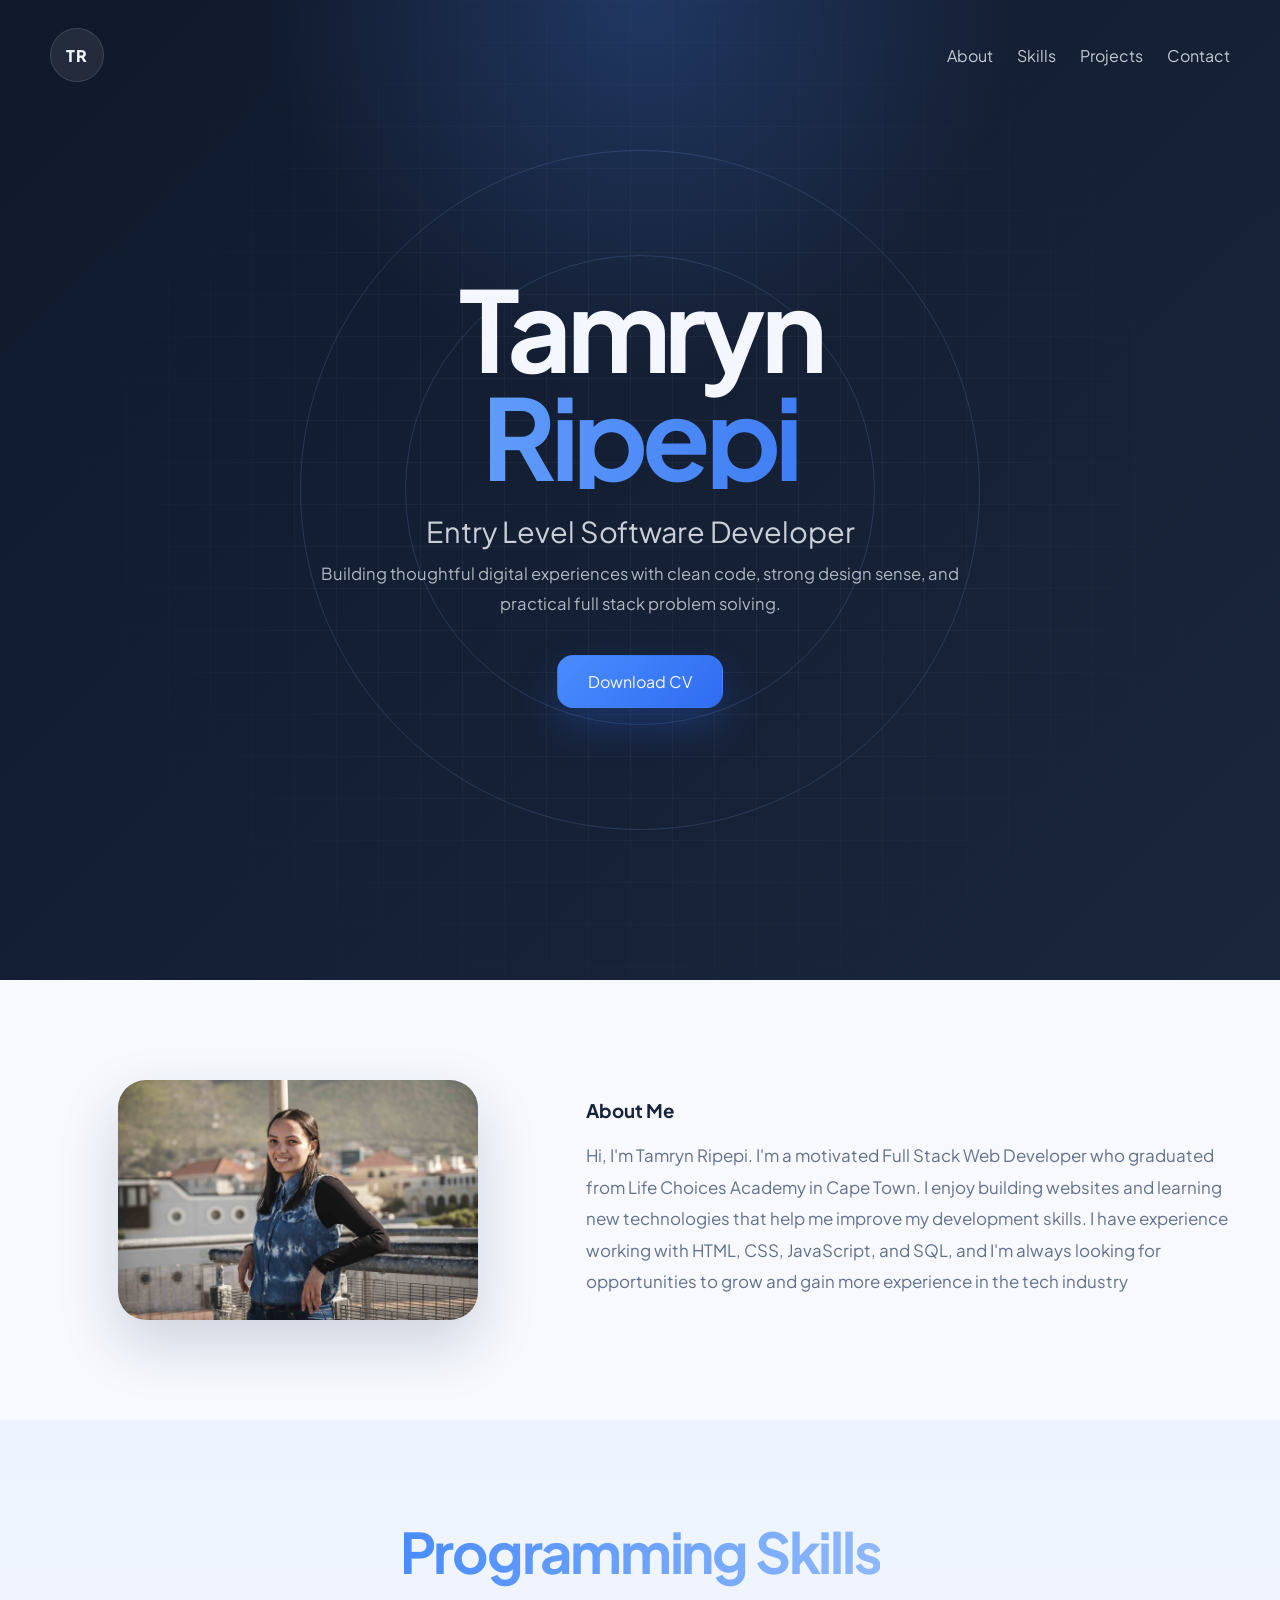
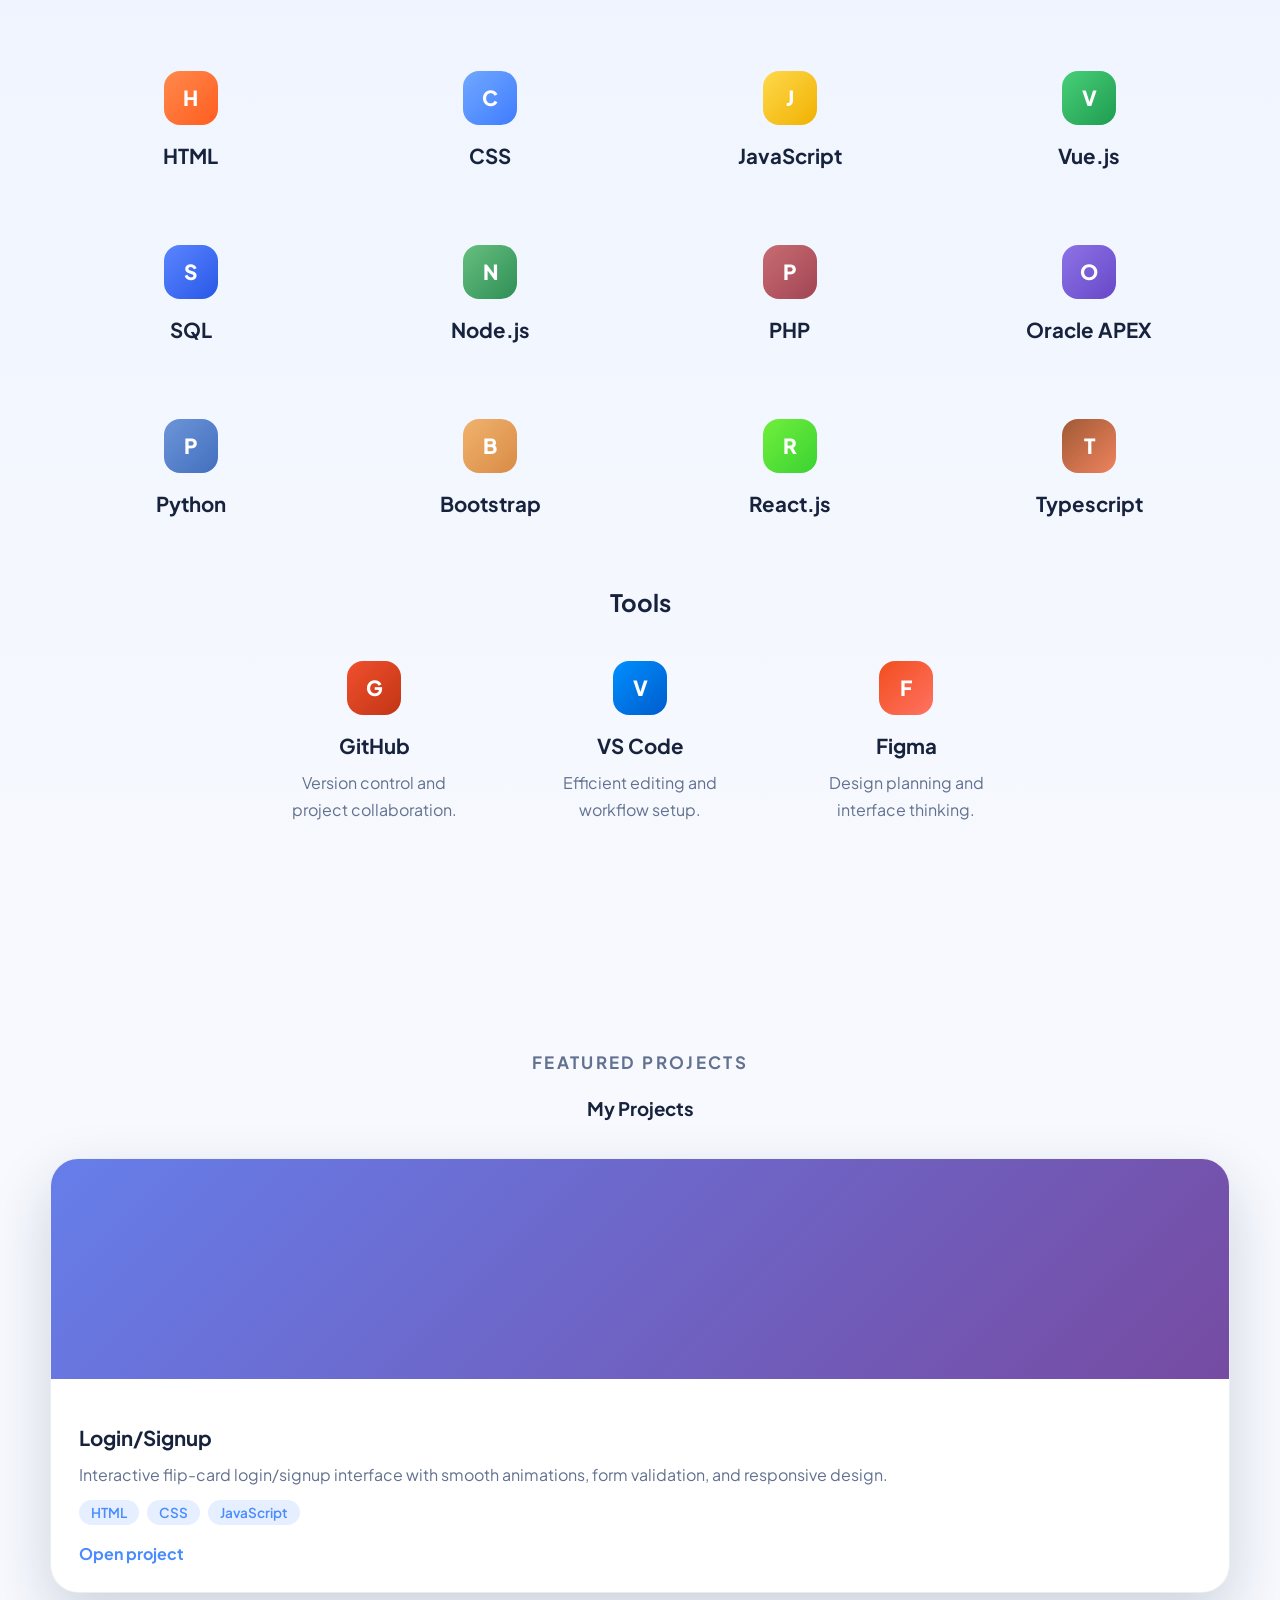
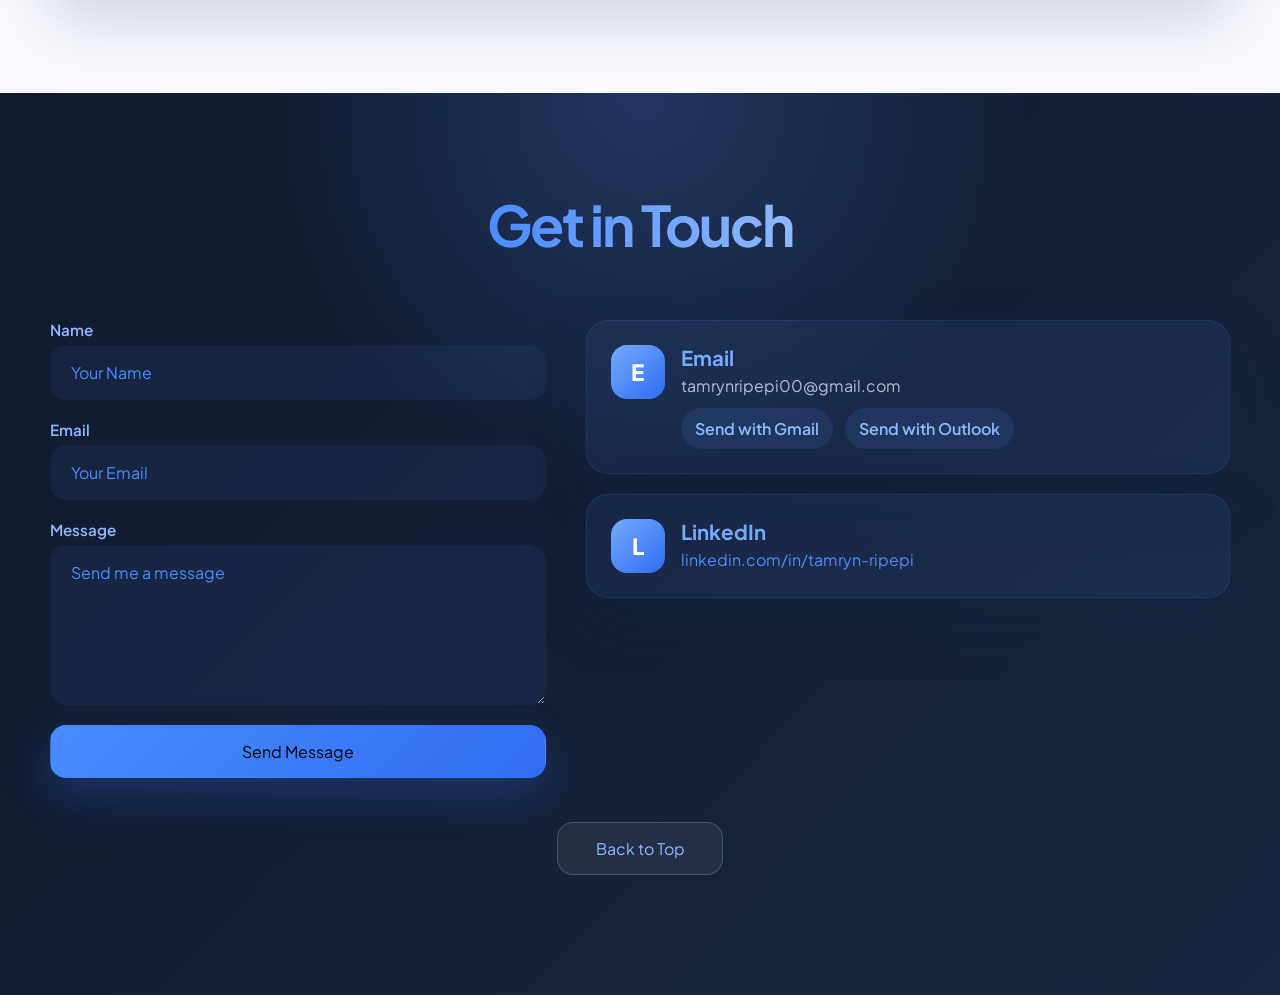
==== index.html @ 4bbf9918 "new updates" ====
<!DOCTYPE html>
<html lang="en">
<head>
    <meta charset="UTF-8">
    <meta name="viewport" content="width=device-width, initial-scale=1.0">
    <link rel="icon" type="image/png" href="./pictures/favicon.png">
    <link rel="preconnect" href="https://fonts.googleapis.com">
    <link rel="preconnect" href="https://fonts.gstatic.com" crossorigin>
    <link href="https://fonts.googleapis.com/css2?family=Plus+Jakarta+Sans:wght@400;500;600;700;800&display=swap" rel="stylesheet">
    <link rel="stylesheet" href="style.css">
    <title>Tamryn Ripepi's Portfolio</title>
</head>
<body>
    <div class="page-shell">
        <header class="hero" id="home">
            <!-- Navbar links -->
            <nav class="topbar">
                <a class="brand" href="#home">TR</a>
                <div class="nav-links">
                    <a href="#about">About</a>
                    <a href="#skills">Skills</a>
                    <a href="#projects">Projects</a>
                    <a href="#contact">Contact</a>
                </div>
            </nav>

            <div class="hero-orbit hero-orbit-one" aria-hidden="true"></div>
            <div class="hero-orbit hero-orbit-two" aria-hidden="true"></div>
            <div class="hero-grid" aria-hidden="true"></div>

            <!-- Hero reveal content -->
            <div class="hero-content reveal hero-reveal">
                <h1>
                    <span class="hero-name-line hero-name-first">Tamryn</span>
                    <span class="hero-name-line hero-name-last">Ripepi</span>
                </h1>
                <p class="hero-role">Entry Level Software Developer</p>
                <p class="hero-copy">
                    Building thoughtful digital experiences with clean code, strong design sense,
                    and practical full stack problem solving.
                </p>
                <div class="hero-actions">
                    <a class="button button-primary" href="pictures/Tamryn Ripepi's CV.pdf" download>Download CV</a>
                </div>
            </div>
        </header>

        <main>
            <section class="section section-light" id="about">
                <div class="content-grid two-column">
                    <!-- About image -->
                    <div class="profile-section reveal reveal-left">
                        <img src="pictures/TamrynR.jpg" alt="Tamryn Ripepi" class="profile-pic">
                    </div>

                    <!-- About text -->
                    <div class="about-right reveal reveal-right">
                        <div class="section-copy">
                            <h3>About Me</h3>
                            <p>Hi, I'm Tamryn Ripepi. I'm a motivated Full Stack Web Developer who graduated from Life Choices Academy in Cape Town. I enjoy building websites and learning new technologies that help me improve my development skills. I have experience working with HTML, CSS, JavaScript, and SQL, and I'm always looking for opportunities to grow and gain more experience in the tech industry</p>                       
                        </div>
                        </div>
                    </div>
                </div>
            </section>

            <section class="section section-soft" id="skills">
                <!-- Skills heading -->
                <div class="section-heading reveal">                  
                    <h2>Programming Skills</h2>
                </div>
                <!-- Skills cards -->
                <div class="skills-block reveal">
                    <div class="skills-layout">
                        <div class="skill-card">
                            <span class="skill-mark html-mark">H</span>
                            <h4>HTML</h4>
                        </div>
                        <div class="skill-card">
                            <span class="skill-mark css-mark">C</span>
                            <h4>CSS</h4>
                        </div>
                        <div class="skill-card">
                            <span class="skill-mark js-mark">J</span>
                            <h4>JavaScript</h4>
                        </div>
                        <div class="skill-card">
                            <span class="skill-mark node-mark">V</span>
                            <h4>Vue.js</h4>
                        </div>
                        <div class="skill-card">
                            <span class="skill-mark sql-mark">S</span>
                            <h4>SQL</h4>
                        </div>
                        <div class="skill-card">
                            <span class="skill-mark nodejs-mark">N</span>
                            <h4>Node.js</h4>
                        </div>
                        <div class="skill-card">
                            <span class="skill-mark php-mark">P</span>
                            <h4>PHP</h4>
                        </div>
                        <div class="skill-card">
                            <span class="skill-mark apex-mark">O</span>
                            <h4>Oracle APEX</h4>
                        </div>
                        <div class="skill-card">
                            <span class="skill-mark python-mark">P</span>
                            <h4>Python</h4>
                        </div>
                        <div class="skill-card">
                            <span class="skill-mark bootstrap-mark">B</span>
                            <h4>Bootstrap</h4>
                        </div>
                        <div class="skill-card">
                            <span class="skill-mark react-mark">R</span>
                            <h4>React.js</h4>
                        </div>
                        <div class="skill-card">
                            <span class="skill-mark typescript-mark">T</span>
                            <h4>Typescript</h4>
                        </div>

                    </div>
                </div>

                <!-- Tools cards -->
                <div class="skills-block reveal">
                    <h2 class="skills-subtitle">Tools</h2>
                    <div class="skills-layout tools-layout">
                        <div class="skill-card">
                            <span class="skill-mark git-mark">G</span>
                            <h4>GitHub</h4>
                            <p>Version control and project collaboration.</p>
                        </div>
                        <div class="skill-card">
                            <span class="skill-mark vscode-mark">V</span>
                            <h4>VS Code</h4>
                            <p>Efficient editing and workflow setup.</p>
                        </div>
                        <div class="skill-card">
                            <span class="skill-mark design-mark">F</span>
                            <h4>Figma</h4>
                            <p>Design planning and interface thinking.</p>
                        </div>
                    </div>
                </div>
            </section>

            <section class="section section-light" id="projects">
                <!-- Projects heading -->
                <div class="section-heading reveal">
                    <p class="section-label">Featured Projects</p>
                    <h3>My Projects</h3>
                </div>

                <!-- <div class="filter-bar reveal" data-filter-group="projects">
                    <button class="filter-button is-active" type="button" data-filter="all">All</button>
                    <button class="filter-button" type="button" data-filter="web">Web Apps</button>
                    <button class="filter-button" type="button" data-filter="frontend">Frontend</button>
                    <button class="filter-button" type="button" data-filter="fullstack">Full Stack</button>
                </div> -->

                <div class="project-grid">
                    <!-- Project card -->
                    <article class="project-card reveal" data-category="fullstack web">
                        <div class="project-visual gradient-one"></div>
                        <div class="project-body">
                            <h3>Login/Signup</h3>
                            <p>Interactive flip-card login/signup interface with smooth animations, form validation, and responsive design.</p>
                            <div class="tag-row">
                                <span>HTML</span>
                                <span>CSS</span>
                                <span>JavaScript</span>
                            </div>
                            <a class="project-link-text" href="pictures/Login_page/index.html" target="_blank" rel="noopener noreferrer" aria-label="Open Login and Signup project">Open project</a>
                        </div>
                    </article>

                    <!-- <article class="project-card reveal" data-category="frontend web">
                        <div class="project-visual gradient-two"></div>
                        <div class="project-body">
                            <h3>Task Management App</h3>
                            <p>Productive dashboard interface designed for clear workflows and live project visibility.</p>
                            <div class="tag-row">
                                <span>JavaScript</span>
                                <span>HTML</span>
                                <span>CSS</span>
                            </div>
                        </div>
                    </article>

                    <article class="project-card reveal" data-category="frontend">
                        <div class="project-visual gradient-three"></div>
                        <div class="project-body">
                            <h3>Portfolio Experience</h3>
                            <p>Personal brand site focused on storytelling, interaction, and responsive presentation.</p>
                            <div class="tag-row">
                                <span>HTML</span>
                                <span>CSS</span>
                                <span>Animation</span>
                            </div>
                        </div>
                    </article>

                    <article class="project-card reveal" data-category="fullstack web">
                        <div class="project-visual gradient-four"></div>
                        <div class="project-body">
                            <h3>Client Booking System</h3>
                            <p>Scheduling workflow with form validation, calendar logic, and streamlined communication.</p>
                            <div class="tag-row">
                                <span>Node.js</span>
                                <span>SQL</span>
                                <span>UI Design</span>
                            </div>
                        </div>
                    </article> -->
                </div>
            </section>

            <section class="section section-dark contact-section" id="contact">
                <!-- Contact heading -->
                <div class="section-heading reveal reveal-right contact-heading-reveal">
                    <h2>Get in Touch</h2>
                </div>

                <div class="content-grid two-column">
                    <!-- Contact form -->
                    <form action="https://formspree.io/f/xnjldjzn" method="post" class="contact-form reveal reveal-left">
                        <label for="name">
                            <span>Name</span>
                            <input id="name" name="name" type="text" placeholder="Your Name">
                        </label>
                        <label for="email">
                            <span>Email</span>
                            <input id="email" name="email" type="email" placeholder="Your Email">
                        </label>
                        <label for="message">
                            <span>Message</span>
                            <textarea id="message" name="message" rows="6" placeholder="Send me a message"></textarea>
                        </label>
                        <button type="submit" class="button button-primary">Send Message</button>
                    </form>

                    <!-- Contact details -->
                    <div class="contact-details reveal reveal-right">
                        <article class="contact-card">
                            <div class="contact-icon">E</div>
                            <div>
                                <h3>Email</h3>
                                <p>tamrynripepi00@gmail.com</p>
                                <div class="email-options">
                                    <a href="https://mail.google.com/mail/?view=cm&fs=1&to=tamrynripepi00@gmail.com" target="_blank" rel="noopener noreferrer">Send with Gmail</a>
                                    <a
                                        id="outlook-link"
                                        href="https://outlook.office.com/mail/deeplink/compose?to=tamrynripepi00@gmail.com"
                                        data-app-link="ms-outlook://compose?to=tamrynripepi00@gmail.com"
                                        target="_blank"
                                        rel="noopener noreferrer"
                                    >Send with Outlook</a>
                                </div>
                            </div>
                        </article>
                        <article class="contact-card">
                            <div class="contact-icon">L</div>
                            <div>
                                <h3>LinkedIn</h3>                               
                                <p><a href="https://www.linkedin.com/in/tamryn-ripepi-1352a5212/" target="_blank" rel="noopener noreferrer">linkedin.com/in/tamryn-ripepi</a></p>
                            </div>
                        </article>
                    </div>
                </div>

                <div class="back-to-top-wrap reveal reveal-early">
                    <a class="button button-secondary back-to-top-button" href="#home">Back to Top</a>
                </div>
            </section>
        </main>
    </div>

    <script src="script.js"></script>
</body>
</html>
---- style.css ----
/* Targets the color, spacing, and size settings used across the whole website */
:root {
    --bg-dark: #111a2d;
    --bg-dark-soft: #1a2740;
    --bg-light: #f7f9fe;
    --bg-soft: #eef4ff;
    --surface: rgba(255, 255, 255, 0.08);
    --surface-light: #ffffff;
    --border: rgba(255, 255, 255, 0.12);
    --border-soft: rgba(16, 35, 71, 0.08);
    --text-light: #f4f7ff;
    --text-dark: #17233d;
    --text-muted: #62718f;
    --accent: #4a8cff;
    --accent-strong: #2f6cf1;
    --accent-soft: rgba(74, 140, 255, 0.14);
    --shadow: 0 24px 60px rgba(19, 37, 71, 0.18);
    --radius-lg: 28px;
    --radius-md: 22px;
    --radius-sm: 16px;
    --max-width: 1180px;
}

/* Targets every element on the page */
* {
    box-sizing: border-box;
}

/* Targets the whole page when you click About, Skills, or Contact links */
html {
    scroll-behavior: smooth;
    width: 100%;
    overflow-x: hidden;
}

/* Targets the whole page background, text color, and font */
body {
    margin: 0;
    font-family: "Plus Jakarta Sans", sans-serif;
    background: linear-gradient(180deg, #0e1728 0%, #16233b 100%);
    color: var(--text-light);
    width: 100%;
    overflow-x: hidden;
}

/* Targets all links on the page */
a {
    color: inherit;
    text-decoration: none;
}

/* Targets buttons, input boxes, and text areas */
button,
input,
textarea {
    font: inherit;
}

/* Targets the main wrapper around your whole website */
.page-shell {
    min-height: 100vh;
    overflow-x: clip;
}

/* Targets the top hero section with your name, role, and button */
.hero {
    position: relative;
    overflow: hidden;
    min-height: 100vh;
    padding: 28px 24px 80px;
    background:
        radial-gradient(circle at top center, rgba(74, 140, 255, 0.24), transparent 32%),
        linear-gradient(135deg, #10192c 0%, #1a263c 100%);
}

/* Targets the main content blocks so they sit above the background circles and grid */
.topbar,
.hero-content,
.section,
.section-heading,
.content-grid,
.skills-layout,
.project-grid {
    position: relative;
    z-index: 1;
}

/* Targets the top navigation bar */
.topbar {
    max-width: var(--max-width);
    margin: 0 auto;
    display: flex;
    align-items: center;
    justify-content: space-between;
}

/* Targets the TR circle logo at the top left */
.brand {
    display: inline-flex;
    align-items: center;
    justify-content: center;
    width: 54px;
    height: 54px;
    border-radius: 50%;
    background: rgba(255, 255, 255, 0.08);
    border: 1px solid var(--border);
    font-weight: 800;
    letter-spacing: 0.08em;
}

/* Targets the About, Skills, and Contact links at the top right */
.nav-links {
    display: flex;
    gap: 24px;
    color: rgba(244, 247, 255, 0.78);
}

/* Targets the top menu links when you hover over them */
.nav-links a:hover {
    color: var(--text-light);
}

/* Targets the middle content block that holds your name, role, text, and button */
.hero-content {
    width: min(100%, 860px);
    max-width: 860px;
    margin: 0 auto;
    min-height: calc(100vh - 82px);
    display: grid;
    place-content: center;
    text-align: center;
}

/* Targets the hero content after it has finished revealing */
.hero-content.reveal {
    opacity: 1;
    transform: none;
}

/* Targets small section label text like little headings above titles */
.eyebrow,
.section-label {
    margin: 0 0 12px;
    font-size: 0.92rem;
    font-weight: 700;
    letter-spacing: 0.14em;
    text-transform: uppercase;
    color: #8eb8ff;
}

/* Targets the big Tamryn Ripepi heading in the middle */
.hero h1 {
    margin: 0;
    font-size: clamp(3.2rem, 10vw, 7rem);
    line-height: 0.96;
    letter-spacing: -0.05em;
    overflow-wrap: anywhere;
}

/* Targets each name line in the big heading, like Tamryn and Ripepi */
.hero-name-line {
    display: block;
    animation: heroNameBounce 3.6s ease-in-out infinite;
}

/* Targets the Ripepi line to make it blue */
.hero-name-last {
    background: linear-gradient(90deg, #73abff 0%, #2d6ef0 100%);
    -webkit-background-clip: text;
    background-clip: text;
    color: transparent;
    animation-delay: 0.55s;
}

/* Targets the bouncing movement for the big name text */
@keyframes heroNameBounce {
    0%,
    100% {
        transform: translateY(0);
    }
    20% {
        transform: translateY(-10px);
    }
    35% {
        transform: translateY(0);
    }
    50% {
        transform: translateY(-5px);
    }
    65% {
        transform: translateY(0);
    }
}

/* Targets the Entry Level Software Developer text */
.hero-role {
    margin: 24px 0 10px;
    display: inline-block;
    font-size: clamp(1.25rem, 3vw, 1.8rem);
    color: rgba(244, 247, 255, 0.82);
    text-shadow: 0 0 0 rgba(142, 184, 255, 0);
    animation: heroRoleWallPop 3.8s ease-in-out infinite;
}

/* Targets the pop-out animation used on the role text */
@keyframes heroRoleWallPop {
    0%,
    100% {
        transform: perspective(900px) translateZ(0) scale(1);
        text-shadow: 0 0 0 rgba(142, 184, 255, 0);
    }
    22% {
        transform: perspective(900px) translateZ(110px) scale(1.08);
        text-shadow: 0 12px 28px rgba(142, 184, 255, 0.3);
    }
    40% {
        transform: perspective(900px) translateZ(55px) scale(1.04);
        text-shadow: 0 8px 18px rgba(142, 184, 255, 0.2);
    }
    58% {
        transform: perspective(900px) translateZ(0) scale(1);
        text-shadow: 0 0 0 rgba(142, 184, 255, 0);
    }
}

/* Targets the short paragraph under your role */
.hero-copy {
    width: min(100%, 640px);
    max-width: 640px;
    margin: 0 auto;
    font-size: 1.04rem;
    line-height: 1.8;
    color: rgba(244, 247, 255, 0.7);
    animation: heroCopyGlow 4.6s ease-in-out infinite;
}

/* Targets the glow animation on the short paragraph under your role */
@keyframes heroCopyGlow {
    0%,
    100% {
        color: rgba(244, 247, 255, 0.45);
    }
    50% {
        color: rgba(244, 247, 255, 0.92);
    }
}

/* Targets the area holding the Download CV button */
.hero-actions {
    display: flex;
    gap: 16px;
    justify-content: center;
    margin-top: 36px;
    flex-wrap: wrap;
}

/* Targets buttons like Download CV and Send Message */
.button {
    display: inline-flex;
    align-items: center;
    justify-content: center;
    min-width: 166px;
    padding: 15px 28px;
    border-radius: 16px;
    border: 1px solid transparent;
    transition: transform 0.25s ease, box-shadow 0.25s ease, background 0.25s ease;
}

/* Targets buttons when you move your mouse over them */
.button:hover {
    transform: translateY(-2px);
}

/* Targets the blue main button like Download CV */
.button-primary {
    background: linear-gradient(135deg, var(--accent) 0%, var(--accent-strong) 100%);
    box-shadow: 0 18px 40px rgba(41, 103, 233, 0.28);
}

/* Targets the softer second button style if you use one later */
.button-secondary {
    background: rgba(255, 255, 255, 0.06);
    border-color: var(--border);
}

/* Targets the background circles and grid behind the hero section */
.hero-orbit,
.hero-grid {
    position: absolute;
    inset: auto;
    pointer-events: none;
}

/* Targets the glowing circle rings behind your name */
.hero-orbit {
    border-radius: 50%;
    border: 1px solid rgba(122, 170, 255, 0.18);
    animation: orbitFloat 9s ease-in-out infinite;
}

/* Targets the bigger background circle behind your hero text */
.hero-orbit-one {
    width: 680px;
    height: 680px;
    left: 50%;
    top: 50%;
    transform: translate(-50%, -50%);
}

/* Targets the smaller background circle behind your hero text */
.hero-orbit-two {
    width: 470px;
    height: 470px;
    left: 50%;
    top: 50%;
    transform: translate(-50%, -50%);
    animation-delay: -3s;
}

/* Targets the slow movement of the background circles */
@keyframes orbitFloat {
    0%, 100% { transform: translate(-50%, -50%) rotate(0deg); }
    50% { transform: translate(-50%, -50%) rotate(180deg); }
}

/* Targets the square grid pattern behind your hero section */
.hero-grid {
    inset: 0;
    background-image:
        linear-gradient(rgba(255, 255, 255, 0.04) 1px, transparent 1px),
        linear-gradient(90deg, rgba(255, 255, 255, 0.04) 1px, transparent 1px);
    background-size: 42px 42px;
    mask-image: radial-gradient(circle at center, black 25%, transparent 78%);
}

/* Targets every main section like About, Skills, and Contact */
.section {
    padding: 100px 24px;
}

/* Targets light sections like your About section */
.section-light {
    background: var(--bg-light);
    color: var(--text-dark);
}

/* Targets the Skills section background */
.section-soft {
    background: linear-gradient(180deg, #eef4ff 0%, #f7f9fe 100%);
    color: var(--text-dark);
}

/* Targets the dark Contact section background */
.section-dark {
    background:
        radial-gradient(circle at top center, rgba(74, 140, 255, 0.22), transparent 35%),
        linear-gradient(135deg, #111a2d 0%, #1a2740 100%);
    color: var(--text-light);
}

/* Targets the main content width so sections stay centered */
.content-grid,
.section-heading,
.skills-layout,
.project-grid {
    max-width: var(--max-width);
    margin: 0 auto;
}

/* Targets sections that use two columns, like About and Contact */
.two-column {
    display: grid;
    gap: 40px;
    grid-template-columns: 1fr 1.3fr;
    align-items: start;
}

/* Targets a feature list inside the right side of the About area */
.about-right .feature-list {
    margin-top: 32px;
    display: grid;
    gap: 18px;
    grid-template-columns: repeat(2, 1fr);
}

/* Targets the area holding your profile picture */
.profile-section {
    display: flex;
    align-items: center;
    justify-content: center;
}

/* Targets your profile picture */
.profile-pic {
    width: 100%;
    max-width: 360px;
    height: auto;
    border-radius: var(--radius-lg);
    box-shadow: var(--shadow);
    object-fit: cover;
}

/* Targets the heading area at the top of sections */
.section-heading {
    text-align: center;
    margin-bottom: 38px;
}

/* Targets main section titles like Programming Skills or Get in Touch */
.section-copy h2,
.section-heading h2 {
    display: inline-block;
    margin: 0 0 18px;
    padding-bottom: 0.14em;
    font-size: clamp(2.2rem, 5vw, 3.5rem);
    line-height: 1.12;
    letter-spacing: -0.04em;
    background: linear-gradient(90deg, var(--accent), #8eb8ff);
    -webkit-background-clip: text;
    background-clip: text;
    color: transparent;
}

/* Targets paragraph text under section titles */
.section-copy p,
.section-heading p {
    margin: 0;
    font-size: 1.06rem;
    line-height: 1.85;
    color: var(--text-muted);
}

/* Targets text inside dark sections so it stays easier to read */
.section-dark .section-heading p,
.section-dark .contact-details p {
    color: rgba(244, 247, 255, 0.72);
}

/* Targets the layout for feature cards */
.feature-list {
    display: grid;
    gap: 18px;
    grid-template-columns: repeat(3, 1fr);
}

/* Targets project cards and contact cards */
.project-card,
.contact-card {
    background: var(--surface-light);
    border: 1px solid var(--border-soft);
    box-shadow: var(--shadow);
}

/* Targets each feature card box */
.feature-card {
    padding: 28px 24px;
    border-radius: var(--radius-md);
}

/* Targets the little icon or letter boxes in skills, features, and contact cards */
.feature-icon,
.skill-mark,
.contact-icon {
    display: inline-flex;
    align-items: center;
    justify-content: center;
    width: 54px;
    height: 54px;
    border-radius: 16px;
    background: linear-gradient(135deg, #73abff 0%, #2f6cf1 100%);
    color: #fff;
    font-weight: 800;
    font-size: 1.3rem;
}

/* Targets titles inside cards */
.feature-card h3,
.skill-card h4,
.project-body h3,
.contact-card h3 {
    margin: 18px 0 10px;
    font-size: 1.28rem;
}

/* Targets paragraph text inside cards */
.feature-card p,
.skill-card p,
.project-body p {
    margin: 0;
    color: var(--text-muted);
    line-height: 1.7;
}

/* Targets the row of filter buttons in the Projects section */
.filter-bar {
    margin: 0 auto 34px;
    display: flex;
    justify-content: center;
    gap: 12px;
    flex-wrap: wrap;
}

/* Targets each filter button in the Projects section */
.filter-button {
    padding: 12px 18px;
    border: 0;
    border-radius: 999px;
    background: rgba(74, 140, 255, 0.08);
    color: var(--text-dark);
    cursor: pointer;
    transition: background 0.2s ease, color 0.2s ease, transform 0.2s ease;
}

/* Targets filter buttons when active or hovered */
.filter-button:hover,
.filter-button.is-active {
    background: linear-gradient(135deg, var(--accent) 0%, var(--accent-strong) 100%);
    color: #fff;
    transform: translateY(-1px);
}

/* Targets the grid that holds your skill cards */
.skills-layout {
    display: grid;
    gap: 18px;
    grid-template-columns: repeat(4, minmax(0, 1fr));
}

/* Targets each skills block, like Programming Skills or Tools */
.skills-block {
    max-width: var(--max-width);
    margin: 0 auto;
}

/* Targets the second skills block to give space above it */
.skills-block + .skills-block {
    margin-top: 36px;
}

/* Targets the Tools heading */
.skills-subtitle {
    margin: 0 0 20px;
    text-align: center;
    font-size: 1.5rem;
    color: var(--text-dark);
}

/* Targets the Tools cards row so it is not too wide */
.tools-layout {
    max-width: 780px;
    margin: 0 auto;
    grid-template-columns: repeat(3, minmax(0, 1fr));
}

/* Targets each skill or tool card */
.skill-card {
    border-radius: var(--radius-md);
    padding: 24px;
    text-align: center;
}

/* Targets the colored letter boxes for the skills */
.html-mark { background: linear-gradient(135deg, #ff8a4c 0%, #ff5d1f 100%); }
.css-mark { background: linear-gradient(135deg, #71a8ff 0%, #3f7cff 100%); }
.js-mark { background: linear-gradient(135deg, #ffd94d 0%, #f0b100 100%); }
.node-mark { background: linear-gradient(135deg, #48cf78 0%, #1f9c51 100%); }
.sql-mark { background: linear-gradient(135deg, #5b86ff 0%, #2857e7 100%); }
.api-mark { background: linear-gradient(135deg, #9d7bff 0%, #6f4bef 100%); }
.nodejs-mark { background: linear-gradient(135deg, #66bf7e 0%, #2f8f57 100%); }
.php-mark { background: linear-gradient(135deg, #c86c72 0%, #a24554 100%); }
.apex-mark { background: linear-gradient(135deg, #8d73e6 0%, #6748c8 100%); }
.python-mark { background: linear-gradient(135deg, #6d95d8 0%, #426fbe 100%); }
.bootstrap-mark { background: linear-gradient(135deg, #f0b36e 0%, #d98b45 100%); }
.react-mark { background: linear-gradient(135deg, #71ef3c 0%, #3bd233 100%); }
.typescript-mark { background: linear-gradient(135deg, #a05a34 0%, #ef835f 100%); }
.git-mark { background: linear-gradient(135deg, #f1502d 0%, #c13515 100%); }
.vscode-mark { background: linear-gradient(135deg, #008fff 0%, #005ccc 100%); }
.design-mark { background: linear-gradient(135deg, #f24e1e 0%, #ff7262 100%); }

/* Targets the layout that holds all the project cards */
.project-grid {
    display: grid;
    gap: 24px;
    grid-template-columns: repeat(auto-fit, minmax(280px, 1fr));
}

/* Targets each single project card */
.project-card {
    border-radius: var(--radius-lg);
    overflow: hidden;
    background: var(--surface-light);
    border: 1px solid var(--border-soft);
    transition: transform 0.3s ease, box-shadow 0.3s ease;
}

/* Targets each project card when you hover over it */
.project-card:hover {
    transform: translateY(-8px);
    box-shadow: 0 32px 80px rgba(19, 37, 71, 0.24);
}

/* Targets the top image or color area inside a project card */
.project-visual {
    height: 220px;
    position: relative;
    overflow: hidden;
}

/* Targets the different background colors for project preview boxes */
.gradient-one { background: linear-gradient(135deg, #667eea 0%, #764ba2 100%); }
.gradient-two { background: linear-gradient(135deg, #f093fb 0%, #f5576c 100%); }
.gradient-three { background: linear-gradient(135deg, #4facfe 0%, #00f2fe 100%); }
.gradient-four { background: linear-gradient(135deg, #43e97b 0%, #38f9d7 100%); }

/* Targets the text area inside each project card */
.project-body {
    padding: 28px;
}

.project-link-text {
    display: inline-flex;
    margin-top: 18px;
    font-weight: 700;
    color: var(--accent);
}

.project-link-text:hover {
    text-decoration: underline;
}

.project-link-text:focus-visible {
    outline: 3px solid rgba(74, 140, 255, 0.45);
    outline-offset: 4px;
    border-radius: 8px;
}

/* Targets the row of small tags inside a project card */
.tag-row {
    display: flex;
    gap: 8px;
    flex-wrap: wrap;
    margin-top: 12px;
}

/* Targets each small tag inside a project card */
.tag-row span {
    padding: 4px 12px;
    background: var(--accent-soft);
    color: var(--accent);
    border-radius: 999px;
    font-size: 0.85rem;
    font-weight: 600;
}

/* Targets items that should be hidden */
.is-hidden {
    opacity: 0 !important;
    transform: translateY(20px) !important;
    pointer-events: none !important;
}

/* Targets anything that should fade or slide in when it appears */
.reveal {
    opacity: 0;
    transform: translateY(40px);
    transition: opacity 0.8s ease 0.2s, transform 0.8s ease 0.2s;
}

/* Targets reveal items that should slide in from the right */
.reveal-right {
    transform: translateX(70px);
}

/* Targets reveal items that should slide in from the left */
.reveal-left {
    transform: translateX(-70px);
}

/* Targets the Get in Touch heading animation */
.contact-heading-reveal {
    transform: translateX(110px);
}

/* Targets reveal items after they become visible on screen */
.reveal.is-visible {
    opacity: 1;
    transform: translate(0, 0);
}

/* Targets each line inside your hero content before it appears */
.hero-reveal > * {
    opacity: 0;
    transform: translateX(-100px);
    transition: opacity 1.2s ease, transform 1.2s ease;
}

/* Targets each line inside the hero after it becomes visible */
.hero-reveal.is-visible > * {
    opacity: 1;
    transform: translateX(0);
}

/* Targets each hero item with a different delay so they appear one after the other */
.hero-reveal > *:nth-child(1) { transition-delay: 0.25s; }
.hero-reveal > *:nth-child(2) { transition-delay: 0.5s; }
.hero-reveal > *:nth-child(3) { transition-delay: 0.75s; }
.hero-reveal > *:nth-child(4) { transition-delay: 1s; }

/* Targets reveal items inside the Skills section before they appear */
#skills .reveal {
    transform: translateY(54px) scale(0.92);
}

/* Targets reveal items inside the Skills section after they appear */
#skills .reveal.is-visible {
    transform: translate(0, 0) scale(1);
    animation: skillsBounceIn 0.9s cubic-bezier(0.2, 0.8, 0.2, 1) both;
}

/* Targets the bounce animation used on the Skills section */
@keyframes skillsBounceIn {
    0% {
        opacity: 0;
        transform: translateY(54px) scale(0.92);
    }
    55% {
        opacity: 1;
        transform: translateY(-10px) scale(1.03);
    }
    75% {
        transform: translateY(4px) scale(0.99);
    }
    100% {
        opacity: 1;
        transform: translate(0, 0) scale(1);
    }
}

/* Targets the Contact section spacing at the bottom */
.contact-section {
    padding-bottom: 120px;
}

/* Targets the whole contact form */
.contact-form {
    display: flex;
    flex-direction: column;
    gap: 20px;
}

/* Targets each label block in the contact form */
.contact-form label {
    display: flex;
    flex-direction: column;
    gap: 6px;
}

/* Targets the name, email, and message boxes in the contact form */
.contact-form input,
.contact-form textarea {
    padding: 16px 20px;
    border: 1px solid var(--border-soft);
    border-radius: var(--radius-sm);
    background: rgba(74, 140, 255, 0.08);
    color: #ffffff;
    font-size: 1rem;
    transition: border-color 0.2s ease, box-shadow 0.2s ease, caret-color 0.2s ease;
    caret-color: #ffffff;
}

/* Targets the placeholder text inside the contact form boxes */
.contact-form input::placeholder,
.contact-form textarea::placeholder {
    color: var(--accent);
    opacity: 1;
}
/* Targets the small text above each contact form box */
.contact-form label span {
    color: #8eb8ff;
    font-weight: 600;
    font-size: 0.95rem;
}
/* Targets the form boxes when you click into them */
.contact-form input:focus,
.contact-form textarea:focus {
    outline: none;
    border-color: var(--accent);
    box-shadow: 0 0 0 3px rgba(74, 140, 255, 0.12);
}

/* Targets autofilled form boxes so they keep your blue style */
.contact-form input:-webkit-autofill,
.contact-form input:-webkit-autofill:hover,
.contact-form input:-webkit-autofill:focus,
.contact-form textarea:-webkit-autofill,
.contact-form textarea:-webkit-autofill:hover,
.contact-form textarea:-webkit-autofill:focus {
    -webkit-text-fill-color: #ffffff;
    caret-color: #ffffff;
    border: 1px solid var(--border-soft);
    -webkit-box-shadow: 0 0 0 1000px rgba(74, 140, 255, 0.08) inset;
    box-shadow: 0 0 0 1000px rgba(74, 140, 255, 0.08) inset;
    transition: background-color 9999s ease-in-out 0s;
}

/* Targets the right side contact details area */
.contact-details {
    display: flex;
    flex-direction: column;
    gap: 20px;
}

/* Targets each contact card like Email and LinkedIn */
.contact-card {
    display: flex;
    gap: 16px;
    padding: 24px;
    border-radius: var(--radius-md);
    background: rgba(74, 140, 255, 0.08);
    border: 1px solid var(--accent-soft);
    transition: background 0.2s ease, transform 0.2s ease, box-shadow 0.2s ease;
}

/* Targets contact cards when you hover over them */
.contact-card:hover {
    background: rgba(74, 140, 255, 0.12);
    transform: translateX(4px);
    box-shadow: var(--shadow);
}

/* Targets the letter icon inside each contact card */
.contact-icon {
    font-size: 1.4rem;
}

/* Targets titles like Email and LinkedIn inside the contact cards */
.contact-card h3 {
    margin: 0 0 4px;
    color: #73abff;
}

/* Targets the smaller text inside the contact cards */
.contact-card p {
    margin: 0;
    color: var(--text-muted);
}

/* Targets links inside the contact cards */
.contact-card a {
    color: var(--accent);
    overflow-wrap: anywhere;
}

/* Targets contact links when you hover over them */
.contact-card a:hover {
    text-decoration: underline;
}

/* Targets the container holding the Gmail and Outlook email buttons */
.email-options {
    display: flex;
    gap: 12px;
    flex-wrap: wrap;
    margin-top: 12px;
}

/* Targets each Gmail and Outlook button inside the email options row */
.email-options a {
    display: inline-flex;
    align-items: center;
    justify-content: center;
    padding: 10px 14px;
    border-radius: 999px;
    background: rgba(74, 140, 255, 0.12);
    color: #8eb8ff;
    font-weight: 600;
    transition: background 0.2s ease, transform 0.2s ease;
}

/* Targets the Gmail and Outlook buttons when you hover over them */
.email-options a:hover {
    background: rgba(74, 140, 255, 0.2);
    transform: translateY(-1px);
    text-decoration: none;
}

/* Targets the wrapper that centers the Back to Top button */
.back-to-top-wrap {
    display: flex;
    justify-content: center;
    margin-top: 44px;
}

/* Targets the Back to Top button in the contact section */
.back-to-top-button {
    border-color: rgba(142, 184, 255, 0.28);
    color: #8eb8ff;
}

/* Targets the Back to Top button when you hover over it */
.back-to-top-button:hover {
    background: rgba(74, 140, 255, 0.16);
}

/* Targets tablet and medium screen sizes */
@media (max-width: 768px) {
    /* Targets About and Contact so they stack into one column */
    .two-column {
        grid-template-columns: 1fr;
        gap: 32px;
    }
    
    /* Targets feature cards and skill cards on tablet screens */
    .feature-list,
    .skills-layout {
        grid-template-columns: repeat(2, 1fr);
        gap: 16px;
    }
    
    /* Targets project cards so they stack in one column */
    .project-grid {
        grid-template-columns: 1fr;
        gap: 20px;
    }
    
    /* Targets the top hero section spacing on tablet screens */
    .hero {
        padding: 20px 16px 60px;
        min-height: 100vh;
    }

    .hero-content {
        width: 100%;
    }

    /* Lets the mobile nav wrap instead of forcing the page wider */
    .topbar {
        flex-wrap: wrap;
        justify-content: center;
        gap: 14px;
    }
    
    /* Targets the spacing between About, Skills, and Contact links */
    .nav-links {
        gap: 16px;
        flex-wrap: wrap;
        justify-content: center;
    }
    
    /* Targets the hero button area on smaller screens */
    .hero-actions {
        flex-direction: column;
        align-items: center;
    }
    
    /* Targets buttons on smaller screens */
    .button {
        width: 100%;
        max-width: 280px;
    }
    
    /* Targets the project filter row spacing */
    .filter-bar {
        gap: 8px;
    }
    
    /* Targets the project filter buttons on smaller screens */
    .filter-button {
        padding: 10px 16px;
        font-size: 0.9rem;
    }
}

/* Targets phone screen sizes */
@media (max-width: 480px) {
    .hero h1 {
        font-size: clamp(2.5rem, 13vw, 3.6rem);
        line-height: 1;
    }

    .hero-content {
        min-height: auto;
        padding-top: 85px;
    }

    .hero-role {
        display: block;
        font-size: 1.05rem;
        line-height: 1.4;
    }

    .hero-copy {
        font-size: 0.98rem;
        line-height: 1.65;
    }

    .nav-links {
        gap: 12px;
        font-size: 0.95rem;
    }

    .project-grid {
        grid-template-columns: 1fr;
    }

    .project-body {
        padding: 22px 18px;
    }

    .contact-card {
        flex-direction: column;
        align-items: flex-start;
    }

    .email-options a {
        width: 100%;
    }

    .back-to-top-button {
        width: 100%;
        max-width: 280px;
    }

    /* Targets the skill cards on phones */
    .skills-layout {
        grid-template-columns: 1fr;
    }
    
    /* Targets the feature cards on phones */
    .feature-list {
        grid-template-columns: 1fr;
    }
}
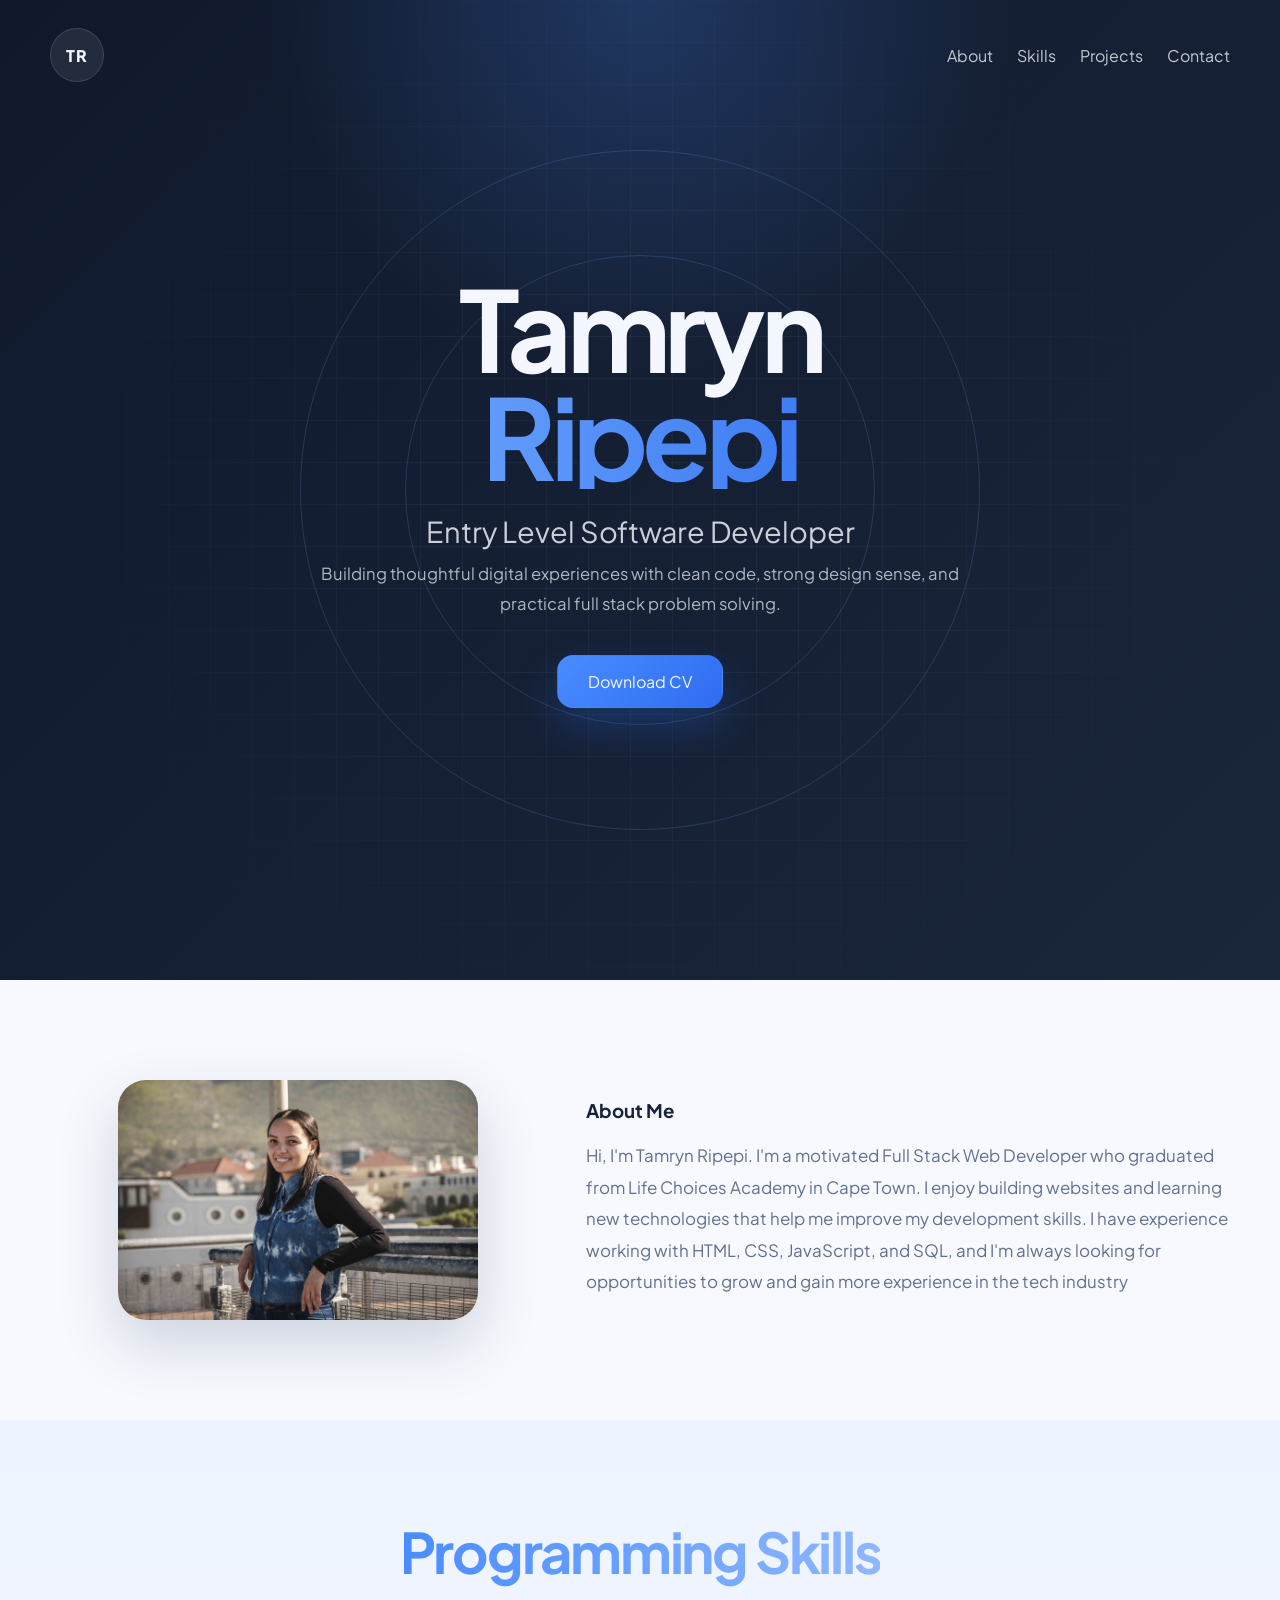
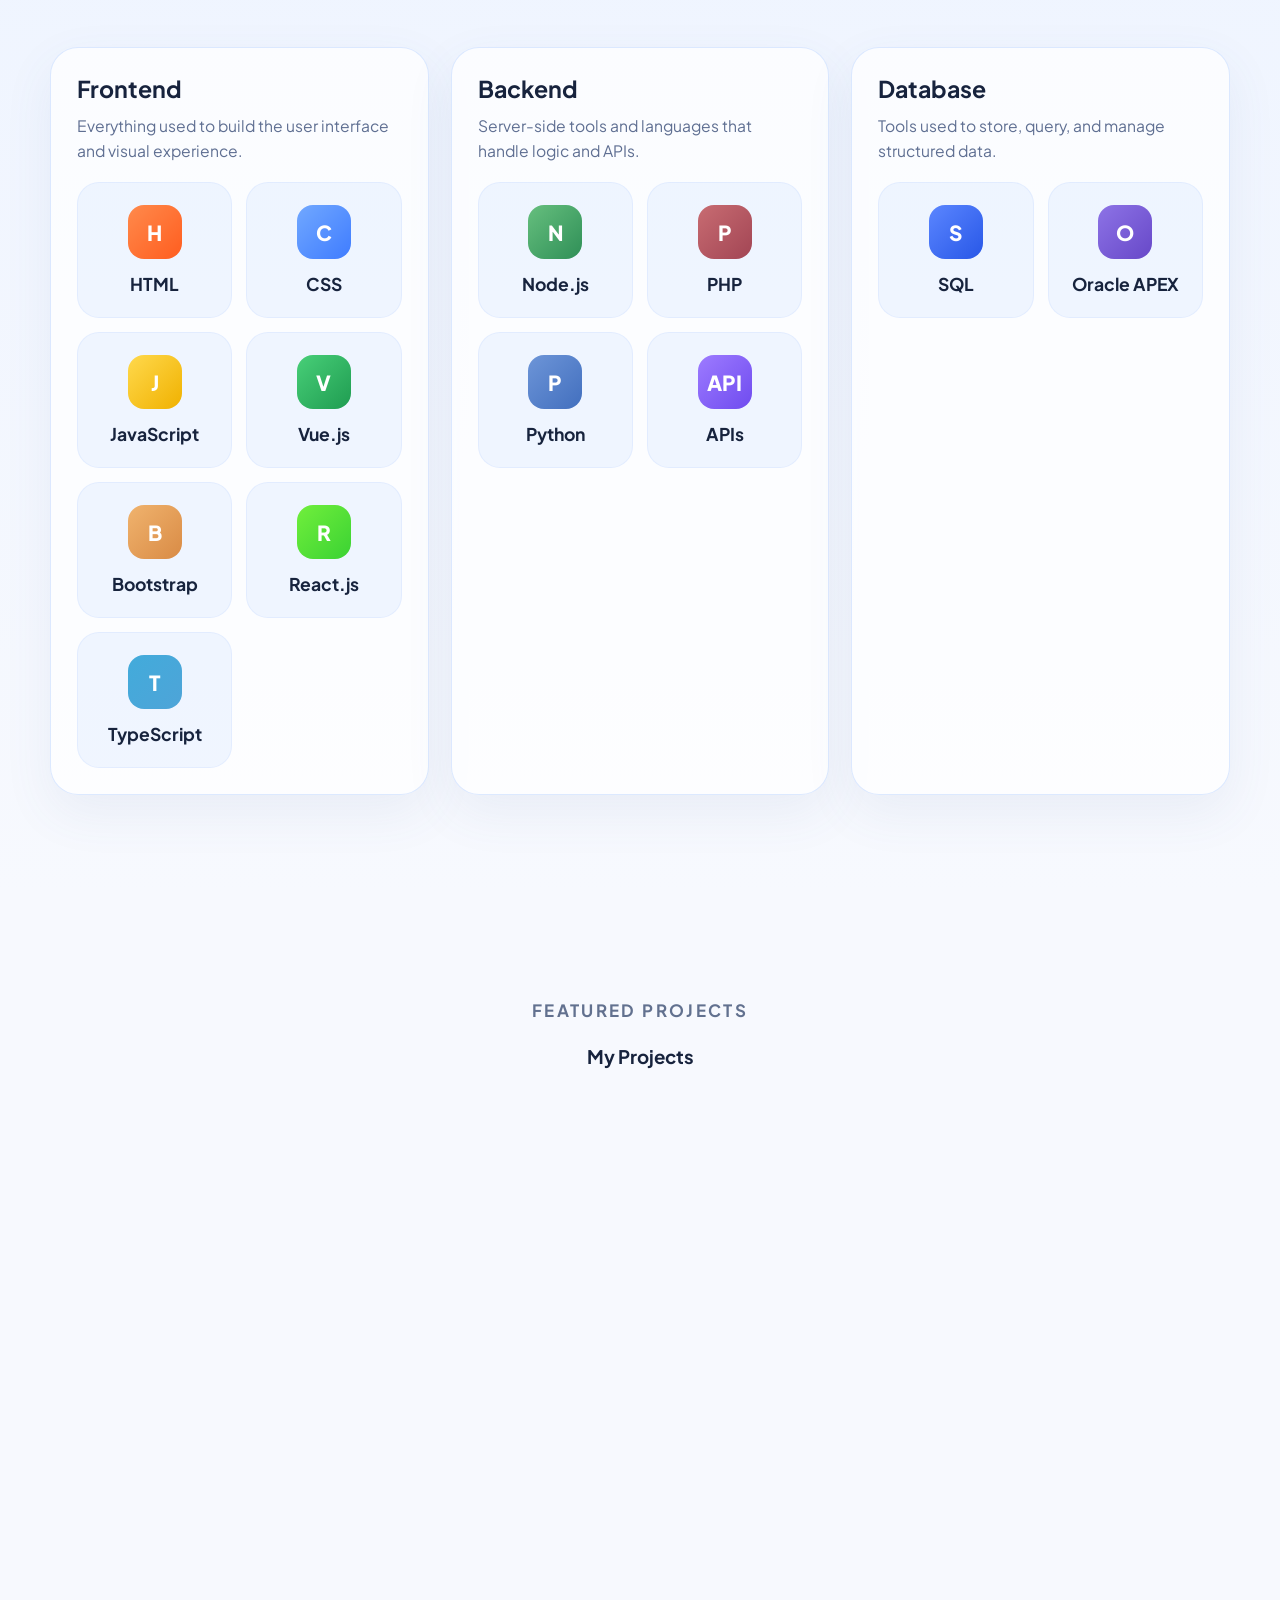
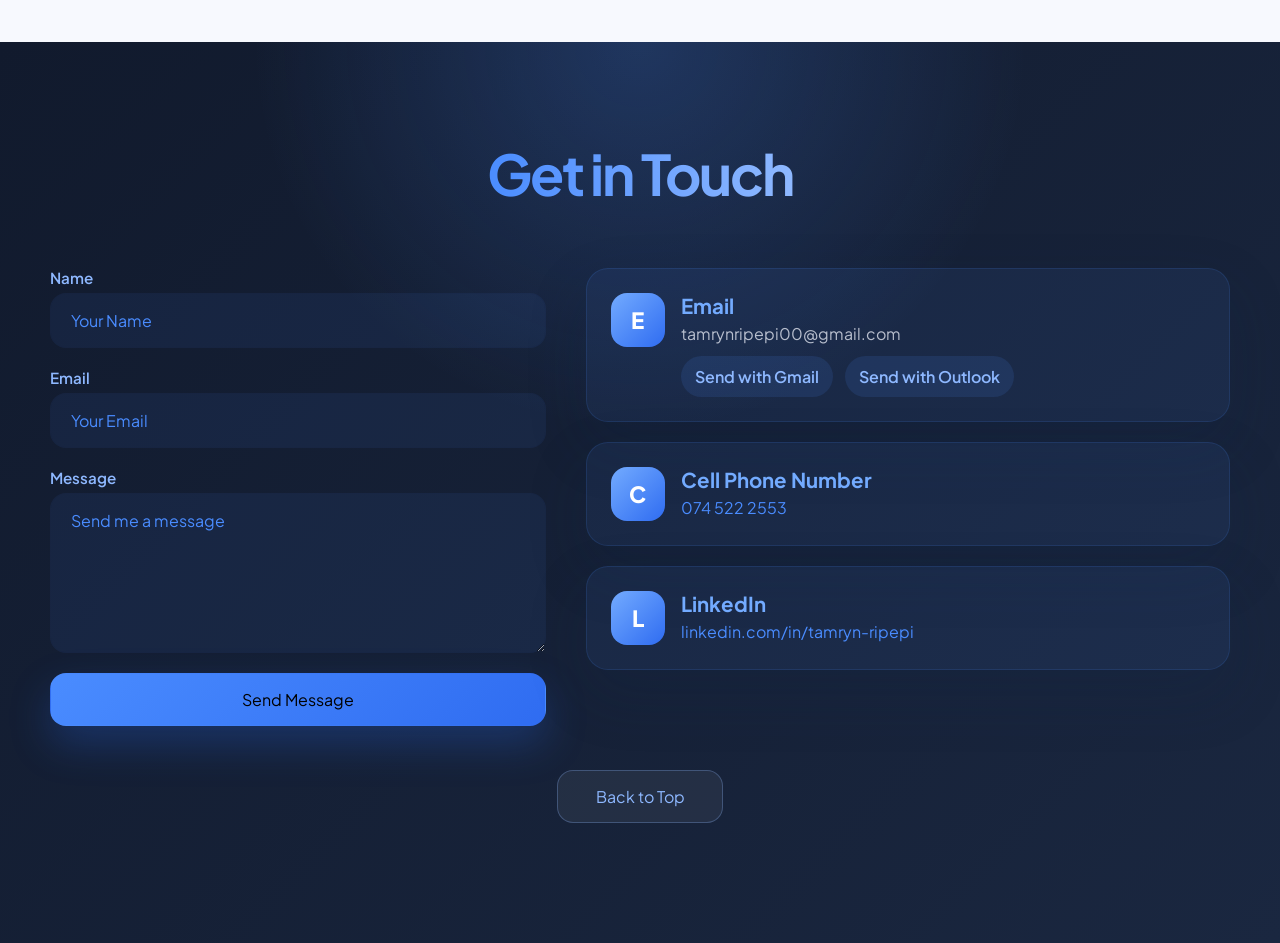
==== commit efcc425b: "adding new things and updated" ====
--- a/index.html
+++ b/index.html
@@ -40,7 +40,7 @@
                     and practical full stack problem solving.
                 </p>
                 <div class="hero-actions">
-                    <a class="button button-primary" href="pictures/Tamryn Ripepi's CV.pdf" download>Download CV</a>
+                    <a class="button button-primary" href="pictures/Tamryn Ripepi's CV (2).pdf" download>Download CV</a>
                 </div>
             </div>
         </header>
@@ -69,80 +69,84 @@
                 <div class="section-heading reveal">                  
                     <h2>Programming Skills</h2>
                 </div>
-                <!-- Skills cards -->
+                <!-- Skills are now grouped into clear category boxes -->
                 <div class="skills-block reveal">
-                    <div class="skills-layout">
-                        <div class="skill-card">
-                            <span class="skill-mark html-mark">H</span>
-                            <h4>HTML</h4>
-                        </div>
-                        <div class="skill-card">
-                            <span class="skill-mark css-mark">C</span>
-                            <h4>CSS</h4>
-                        </div>
-                        <div class="skill-card">
-                            <span class="skill-mark js-mark">J</span>
-                            <h4>JavaScript</h4>
-                        </div>
-                        <div class="skill-card">
-                            <span class="skill-mark node-mark">V</span>
-                            <h4>Vue.js</h4>
-                        </div>
-                        <div class="skill-card">
-                            <span class="skill-mark sql-mark">S</span>
-                            <h4>SQL</h4>
-                        </div>
-                        <div class="skill-card">
-                            <span class="skill-mark nodejs-mark">N</span>
-                            <h4>Node.js</h4>
-                        </div>
-                        <div class="skill-card">
-                            <span class="skill-mark php-mark">P</span>
-                            <h4>PHP</h4>
-                        </div>
-                        <div class="skill-card">
-                            <span class="skill-mark apex-mark">O</span>
-                            <h4>Oracle APEX</h4>
-                        </div>
-                        <div class="skill-card">
-                            <span class="skill-mark python-mark">P</span>
-                            <h4>Python</h4>
-                        </div>
-                        <div class="skill-card">
-                            <span class="skill-mark bootstrap-mark">B</span>
-                            <h4>Bootstrap</h4>
-                        </div>
-                        <div class="skill-card">
-                            <span class="skill-mark react-mark">R</span>
-                            <h4>React.js</h4>
-                        </div>
-                        <div class="skill-card">
-                            <span class="skill-mark typescript-mark">T</span>
-                            <h4>Typescript</h4>
-                        </div>
-
-                    </div>
-                </div>
-
-                <!-- Tools cards -->
-                <div class="skills-block reveal">
-                    <h2 class="skills-subtitle">Tools</h2>
-                    <div class="skills-layout tools-layout">
-                        <div class="skill-card">
-                            <span class="skill-mark git-mark">G</span>
-                            <h4>GitHub</h4>
-                            <p>Version control and project collaboration.</p>
-                        </div>
-                        <div class="skill-card">
-                            <span class="skill-mark vscode-mark">V</span>
-                            <h4>VS Code</h4>
-                            <p>Efficient editing and workflow setup.</p>
-                        </div>
-                        <div class="skill-card">
-                            <span class="skill-mark design-mark">F</span>
-                            <h4>Figma</h4>
-                            <p>Design planning and interface thinking.</p>
-                        </div>
+                    <div class="skills-groups">
+                        <!-- Frontend box -->
+                        <article class="skill-group">
+                            <h3>Frontend</h3>
+                            <p class="skill-group-copy">Everything used to build the user interface and visual experience.</p>
+                            <div class="skill-group-grid">
+                                <div class="skill-card">
+                                    <span class="skill-mark html-mark">H</span>
+                                    <h4>HTML</h4>
+                                </div>
+                                <div class="skill-card">
+                                    <span class="skill-mark css-mark">C</span>
+                                    <h4>CSS</h4>
+                                </div>
+                                <div class="skill-card">
+                                    <span class="skill-mark js-mark">J</span>
+                                    <h4>JavaScript</h4>
+                                </div>
+                                <div class="skill-card">
+                                    <span class="skill-mark node-mark">V</span>
+                                    <h4>Vue.js</h4>
+                                </div>
+                                <div class="skill-card">
+                                    <span class="skill-mark bootstrap-mark">B</span>
+                                    <h4>Bootstrap</h4>
+                                </div>
+                                <div class="skill-card">
+                                    <span class="skill-mark react-mark">R</span>
+                                    <h4>React.js</h4>
+                                </div>
+                                <div class="skill-card">
+                                    <span class="skill-mark typescript-mark">T</span>
+                                    <h4>TypeScript</h4>
+                                </div>
+                            </div>
+                        </article>
+
+                        <!-- Backend box -->
+                        <article class="skill-group">
+                            <h3>Backend</h3>
+                            <p class="skill-group-copy">Server-side tools and languages that handle logic and APIs.</p>
+                            <div class="skill-group-grid">
+                                <div class="skill-card">
+                                    <span class="skill-mark nodejs-mark">N</span>
+                                    <h4>Node.js</h4>
+                                </div>
+                                <div class="skill-card">
+                                    <span class="skill-mark php-mark">P</span>
+                                    <h4>PHP</h4>
+                                </div>
+                                <div class="skill-card">
+                                    <span class="skill-mark python-mark">P</span>
+                                    <h4>Python</h4>
+                                </div>
+                                <div class="skill-card">
+                                    <span class="skill-mark api-mark">API</span>
+                                    <h4>APIs</h4>
+                                </div>
+                            </div>
+                        </article>
+
+                        <!-- Database box -->
+                        <article class="skill-group">
+                            <h3>Database</h3>
+                            <p class="skill-group-copy">Tools used to store, query, and manage structured data.</p>
+                            <div class="skill-group-grid">
+                                <div class="skill-card">
+                                    <span class="skill-mark sql-mark">S</span>
+                                    <h4>SQL</h4>
+                                </div>
+                                <div class="skill-card">
+                                    <span class="skill-mark apex-mark">O</span>
+                                    <h4>Oracle APEX</h4>
+                                </div>
+                            </div>
+                        </article>
                     </div>
                 </div>
             </section>
@@ -262,6 +266,13 @@
                             </div>
                         </article>
                         <article class="contact-card">
+                            <div class="contact-icon">C</div>
+                            <div>
+                                <h3>Cell Phone Number</h3>
+                                <p><a href="tel:+27745222553">074 522 2553</a></p>
+                            </div>
+                        </article>
+                        <article class="contact-card">
                             <div class="contact-icon">L</div>
                             <div>
                                 <h3>LinkedIn</h3>                               
--- a/style.css
+++ b/style.css
@@ -532,31 +532,60 @@
     margin: 0 auto;
 }
 
-/* Targets the second skills block to give space above it */
-.skills-block + .skills-block {
-    margin-top: 36px;
-}
-
-/* Targets the Tools heading */
-.skills-subtitle {
-    margin: 0 0 20px;
-    text-align: center;
-    font-size: 1.5rem;
+/* Targets the full skills area so the categories can sit in clean boxes */
+.skills-groups {
+    display: grid;
+    gap: 22px;
+    grid-template-columns: repeat(3, minmax(0, 1fr));
+}
+
+/* Targets each category box, like Frontend, Backend, or Database */
+.skill-group {
+    padding: 26px;
+    border-radius: var(--radius-lg);
+    background: rgba(255, 255, 255, 0.72);
+    border: 1px solid rgba(74, 140, 255, 0.18);
+    box-shadow: 0 18px 50px rgba(72, 98, 154, 0.08);
+}
+
+/* Targets the title at the top of each skills box */
+.skill-group h3 {
+    margin: 0;
+    font-size: 1.45rem;
     color: var(--text-dark);
 }
 
-/* Targets the Tools cards row so it is not too wide */
-.tools-layout {
-    max-width: 780px;
-    margin: 0 auto;
-    grid-template-columns: repeat(3, minmax(0, 1fr));
+/* Targets the short line under each skills box title */
+.skill-group-copy {
+    margin: 10px 0 18px;
+    font-size: 0.98rem;
+    line-height: 1.65;
+    color: #5f6f92;
+}
+
+/* Targets the grid of skill cards inside each category box */
+.skill-group-grid {
+    display: grid;
+    gap: 14px;
+    grid-template-columns: repeat(2, minmax(0, 1fr));
 }
 
 /* Targets each skill or tool card */
 .skill-card {
+    display: flex;
+    flex-direction: column;
+    align-items: center;
     border-radius: var(--radius-md);
-    padding: 24px;
+    padding: 22px 14px;
     text-align: center;
+    background: rgba(74, 140, 255, 0.07);
+    border: 1px solid rgba(74, 140, 255, 0.08);
+}
+
+/* Targets the title under each skill icon */
+.skill-card h4 {
+    margin: 14px 0 0;
+    font-size: 1.1rem;
 }
 
 /* Targets the colored letter boxes for the skills */
@@ -572,7 +601,7 @@
 .python-mark { background: linear-gradient(135deg, #6d95d8 0%, #426fbe 100%); }
 .bootstrap-mark { background: linear-gradient(135deg, #f0b36e 0%, #d98b45 100%); }
 .react-mark { background: linear-gradient(135deg, #71ef3c 0%, #3bd233 100%); }
-.typescript-mark { background: linear-gradient(135deg, #a05a34 0%, #ef835f 100%); }
+.typescript-mark { background: linear-gradient(135deg, #42abdb 0%, #4ea4d8 100%); }
 .git-mark { background: linear-gradient(135deg, #f1502d 0%, #c13515 100%); }
 .vscode-mark { background: linear-gradient(135deg, #008fff 0%, #005ccc 100%); }
 .design-mark { background: linear-gradient(135deg, #f24e1e 0%, #ff7262 100%); }
@@ -910,11 +939,16 @@
         gap: 32px;
     }
     
-    /* Targets feature cards and skill cards on tablet screens */
+    /* Targets feature cards and the skill category boxes on tablet screens */
     .feature-list,
-    .skills-layout {
+    .skills-groups {
         grid-template-columns: repeat(2, 1fr);
         gap: 16px;
+    }
+
+    /* Lets the inner skill cards use the tablet width better */
+    .skill-group-grid {
+        grid-template-columns: repeat(2, minmax(0, 1fr));
     }
     
     /* Targets project cards so they stack in one column */
@@ -1021,8 +1055,9 @@
         max-width: 280px;
     }
 
-    /* Targets the skill cards on phones */
-    .skills-layout {
+    /* Targets the skill category boxes and inner cards on phones */
+    .skills-groups,
+    .skill-group-grid {
         grid-template-columns: 1fr;
     }
     
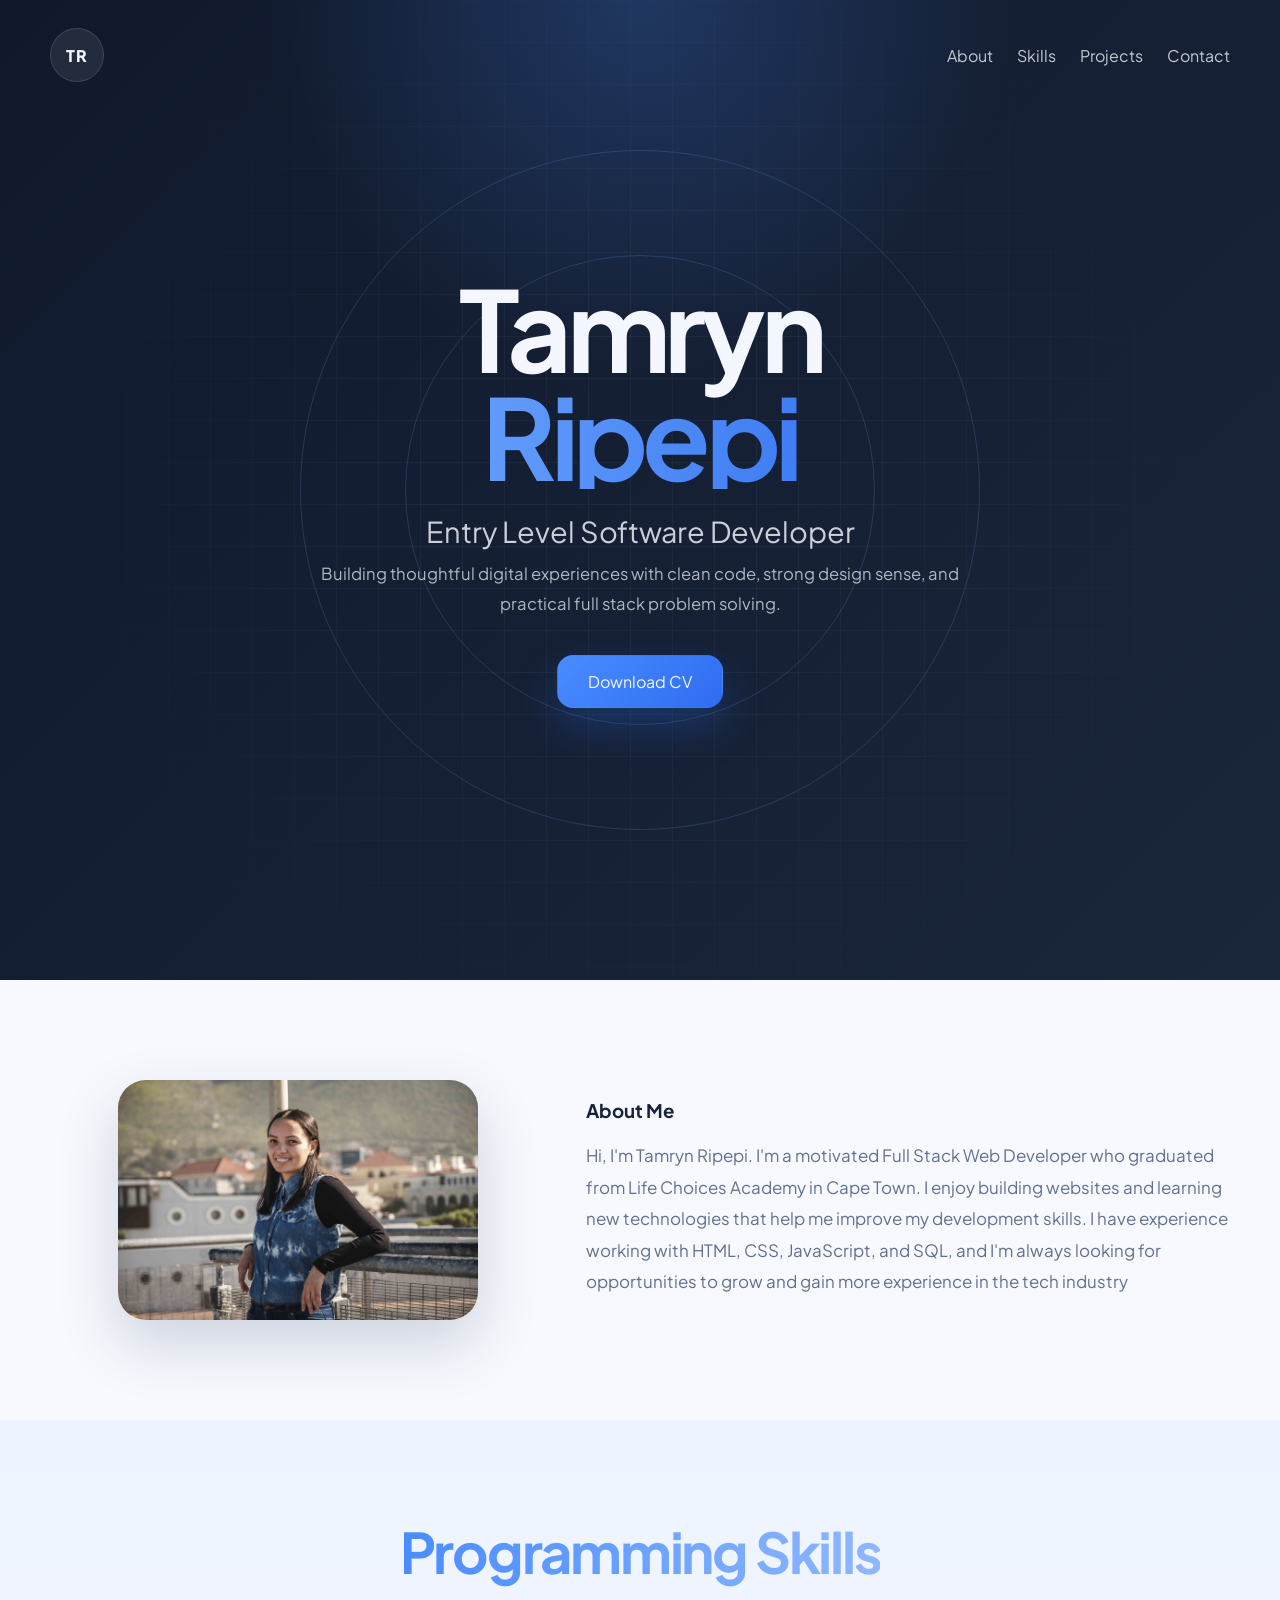
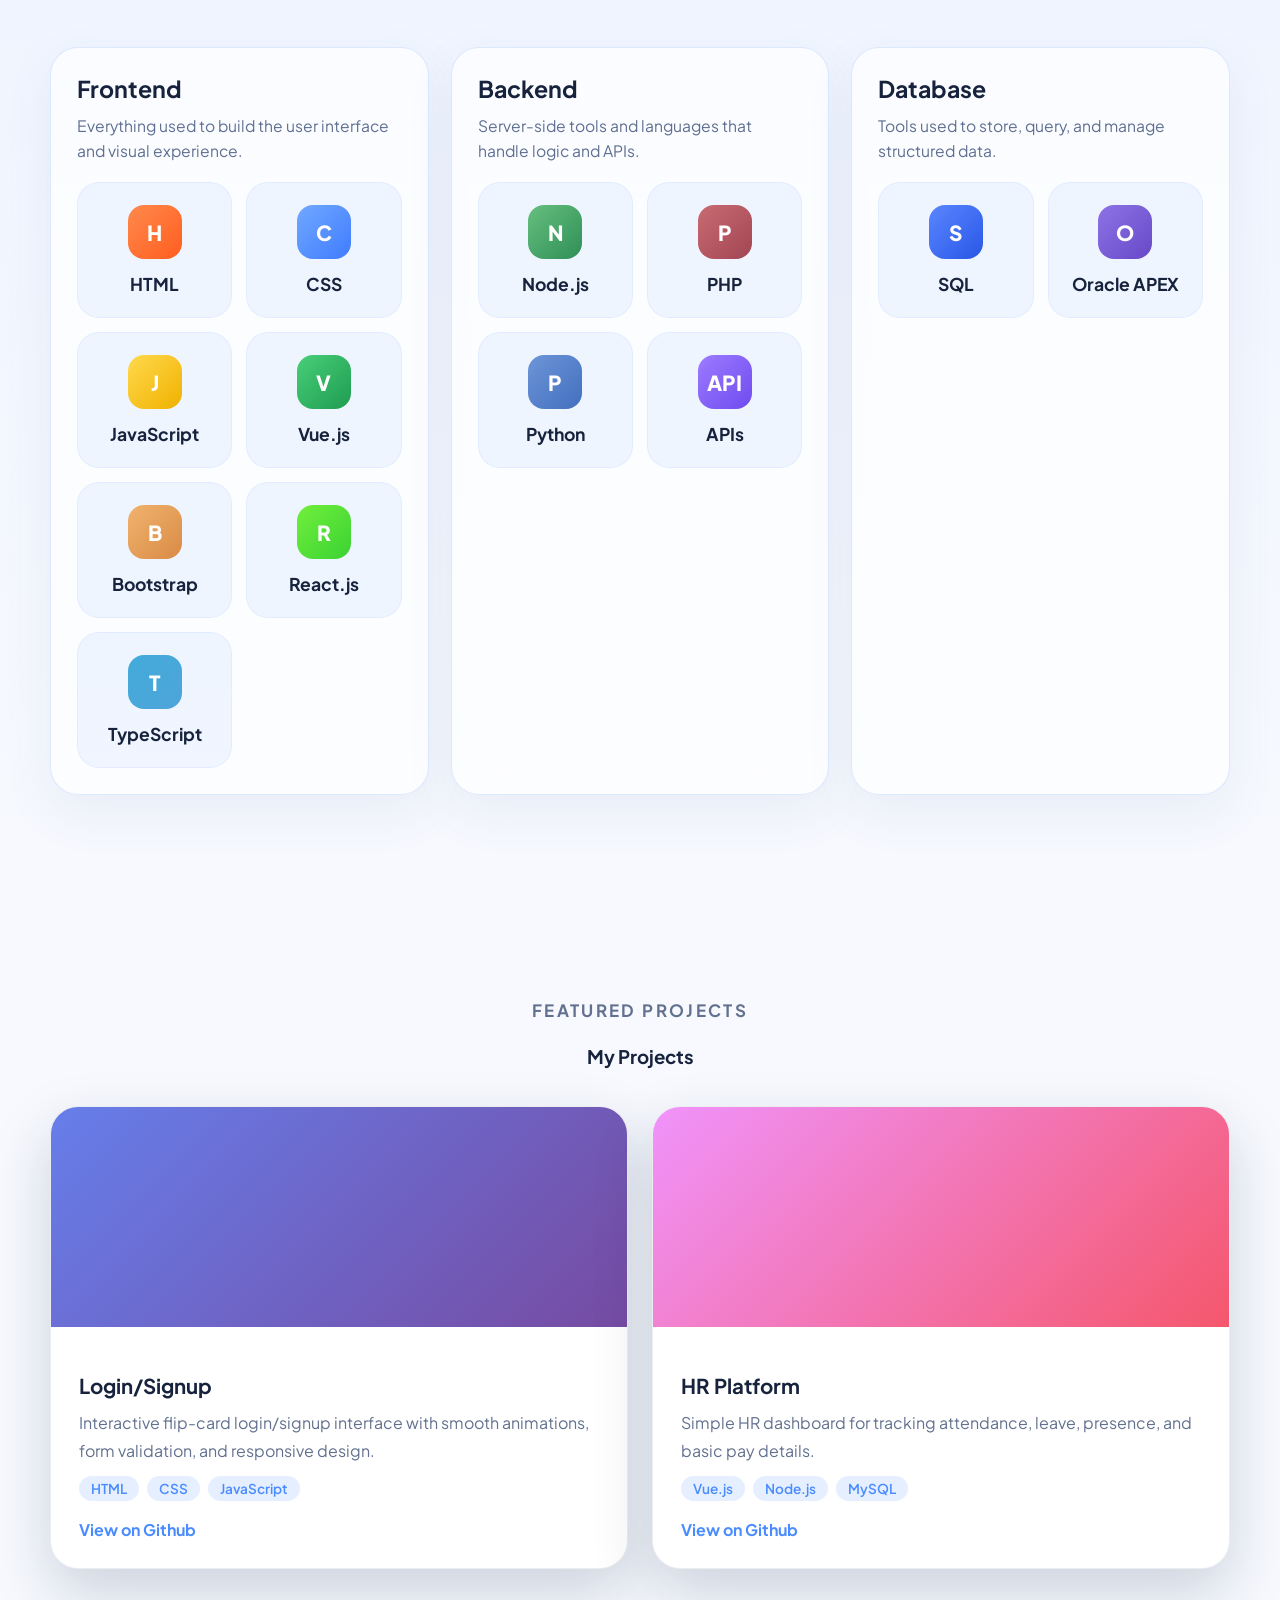
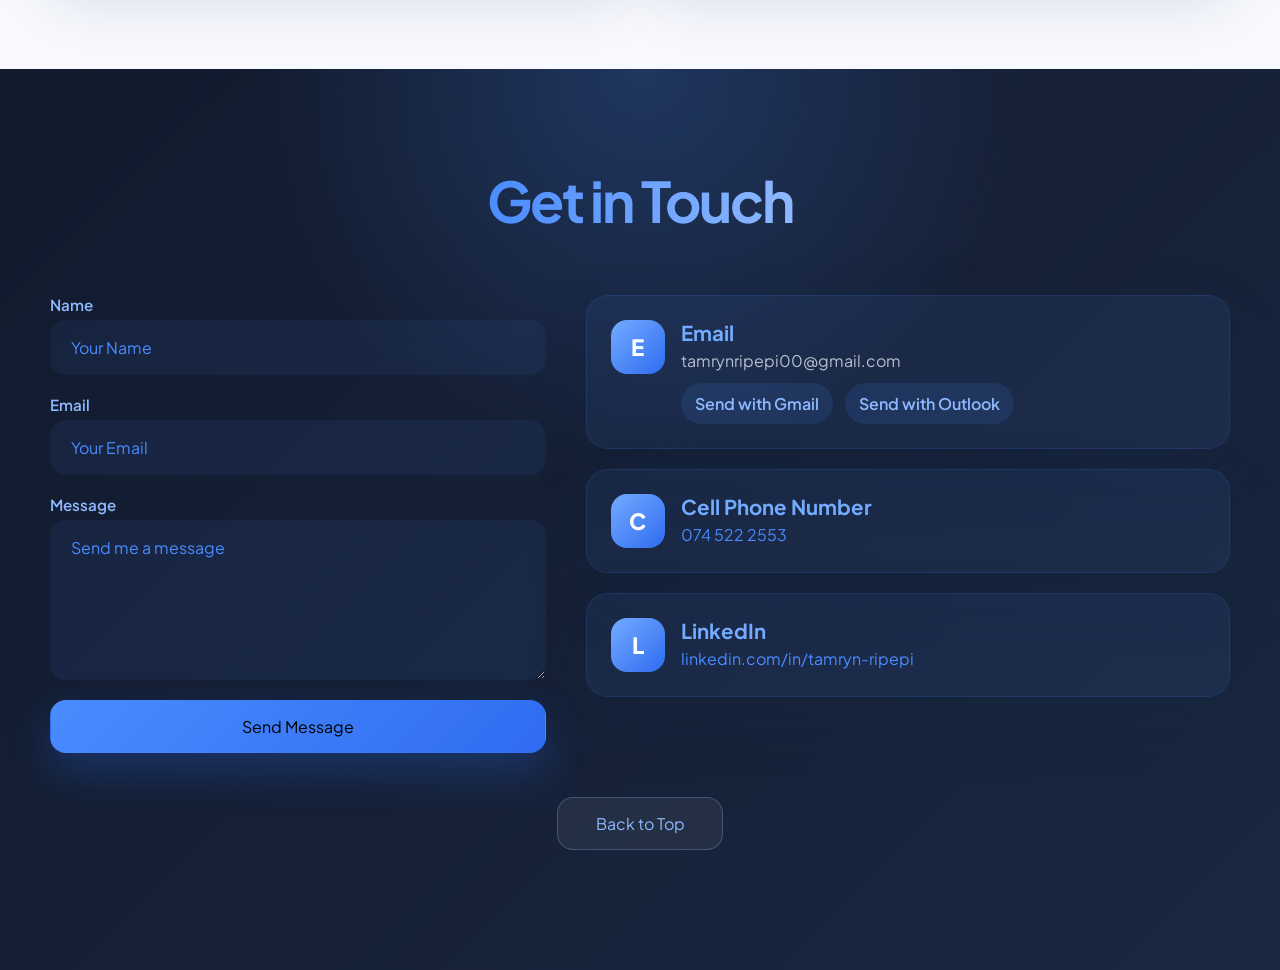
==== commit 303bcf29: "added another project, changed both to view on github, updated animation movements on cellphone" ====
--- a/index.html
+++ b/index.html
@@ -177,48 +177,25 @@
                                 <span>CSS</span>
                                 <span>JavaScript</span>
                             </div>
-                            <a class="project-link-text" href="pictures/Login_page/index.html" target="_blank" rel="noopener noreferrer" aria-label="Open Login and Signup project">Open project</a>
+                            <a class="project-link-text" href="https://github.com/tamrynripepi00/Login_Signup" target="_blank" rel="noopener noreferrer" aria-label="Login/Signup">View on Github</a>
                         </div>
                     </article>
 
-                    <!-- <article class="project-card reveal" data-category="frontend web">
+                    <article class="project-card reveal" data-category="frontend web">
                         <div class="project-visual gradient-two"></div>
                         <div class="project-body">
-                            <h3>Task Management App</h3>
-                            <p>Productive dashboard interface designed for clear workflows and live project visibility.</p>
+                            <h3>HR Platform</h3>
+                            <p>Simple HR dashboard for tracking attendance, leave, presence, and basic pay details.</p>
                             <div class="tag-row">
-                                <span>JavaScript</span>
-                                <span>HTML</span>
-                                <span>CSS</span>
-                            </div>
+                                <span>Vue.js</span>
+                                <span>Node.js</span>
+                                <span>MySQL</span>
+                            </div>
+                            <a class="project-link-text" href="https://github.com/Toufeeq1/Group_7_ModernTech_Solutions_full_stack.git" target="_blank" rel="noopener noreferrer" aria-label="HR Platform">View on Github</a>
                         </div>
                     </article>
 
-                    <article class="project-card reveal" data-category="frontend">
-                        <div class="project-visual gradient-three"></div>
-                        <div class="project-body">
-                            <h3>Portfolio Experience</h3>
-                            <p>Personal brand site focused on storytelling, interaction, and responsive presentation.</p>
-                            <div class="tag-row">
-                                <span>HTML</span>
-                                <span>CSS</span>
-                                <span>Animation</span>
-                            </div>
-                        </div>
-                    </article>
-
-                    <article class="project-card reveal" data-category="fullstack web">
-                        <div class="project-visual gradient-four"></div>
-                        <div class="project-body">
-                            <h3>Client Booking System</h3>
-                            <p>Scheduling workflow with form validation, calendar logic, and streamlined communication.</p>
-                            <div class="tag-row">
-                                <span>Node.js</span>
-                                <span>SQL</span>
-                                <span>UI Design</span>
-                            </div>
-                        </div>
-                    </article> -->
+
                 </div>
             </section>
 
--- a/style.css
+++ b/style.css
@@ -688,42 +688,42 @@
     pointer-events: none !important;
 }
 
-/* Targets anything that should fade or slide in when it appears */
+/* Animation movement starts here: the item is hidden and shifted down first */
 .reveal {
     opacity: 0;
     transform: translateY(40px);
     transition: opacity 0.8s ease 0.2s, transform 0.8s ease 0.2s;
 }
 
-/* Targets reveal items that should slide in from the right */
+/* Animation movement for items that slide in from the right */
 .reveal-right {
     transform: translateX(70px);
 }
 
-/* Targets reveal items that should slide in from the left */
+/* Animation movement for items that slide in from the left */
 .reveal-left {
     transform: translateX(-70px);
 }
 
-/* Targets the Get in Touch heading animation */
+/* Animation movement for the Contact heading */
 .contact-heading-reveal {
     transform: translateX(110px);
 }
 
-/* Targets reveal items after they become visible on screen */
+/* Animation end state: item moves back into place when visible */
 .reveal.is-visible {
     opacity: 1;
     transform: translate(0, 0);
 }
 
-/* Targets each line inside your hero content before it appears */
+/* Hero animation movement before it appears */
 .hero-reveal > * {
     opacity: 0;
     transform: translateX(-100px);
     transition: opacity 1.2s ease, transform 1.2s ease;
 }
 
-/* Targets each line inside the hero after it becomes visible */
+/* Hero animation end state after it becomes visible */
 .hero-reveal.is-visible > * {
     opacity: 1;
     transform: translateX(0);
@@ -735,18 +735,18 @@
 .hero-reveal > *:nth-child(3) { transition-delay: 0.75s; }
 .hero-reveal > *:nth-child(4) { transition-delay: 1s; }
 
-/* Targets reveal items inside the Skills section before they appear */
+/* Skills animation movement before the boxes appear */
 #skills .reveal {
     transform: translateY(54px) scale(0.92);
 }
 
-/* Targets reveal items inside the Skills section after they appear */
+/* Skills animation end state after the boxes appear */
 #skills .reveal.is-visible {
     transform: translate(0, 0) scale(1);
     animation: skillsBounceIn 0.9s cubic-bezier(0.2, 0.8, 0.2, 1) both;
 }
 
-/* Targets the bounce animation used on the Skills section */
+/* Bounce movement used by the Skills animation */
 @keyframes skillsBounceIn {
     0% {
         opacity: 0;
@@ -1055,10 +1055,61 @@
         max-width: 280px;
     }
 
-    /* Targets the skill category boxes and inner cards on phones */
-    .skills-groups,
+    /* Keeps the category boxes stacked on phones */
+    .skills-groups {
+        grid-template-columns: 1fr;
+    }
+
+    .skills-groups {
+        gap: 14px;
+    }
+
+    .skill-group {
+        padding: 18px 16px;
+    }
+
+    .skill-group {
+        opacity: 0;
+        transform: translateY(54px) scale(0.92);
+        transition: opacity 0.8s ease, transform 0.8s ease;
+    }
+
+    .skill-group.is-visible {
+        opacity: 1;
+        transform: translate(0, 0) scale(1);
+        animation: skillsBounceIn 0.9s cubic-bezier(0.2, 0.8, 0.2, 1) both;
+    }
+
+    .skill-group h3 {
+        font-size: 1.2rem;
+    }
+
+    .skill-group-copy {
+        margin-bottom: 14px;
+        font-size: 0.9rem;
+        line-height: 1.5;
+    }
+
+    /* Keeps the skill cards inside each box in two columns so the section is shorter */
     .skill-group-grid {
-        grid-template-columns: 1fr;
+        grid-template-columns: repeat(2, minmax(0, 1fr));
+        gap: 10px;
+    }
+
+    .skill-card {
+        padding: 16px 10px;
+    }
+
+    .skill-mark {
+        width: 46px;
+        height: 46px;
+        border-radius: 14px;
+        font-size: 1.1rem;
+    }
+
+    .skill-card h4 {
+        margin-top: 10px;
+        font-size: 0.95rem;
     }
     
     /* Targets the feature cards on phones */
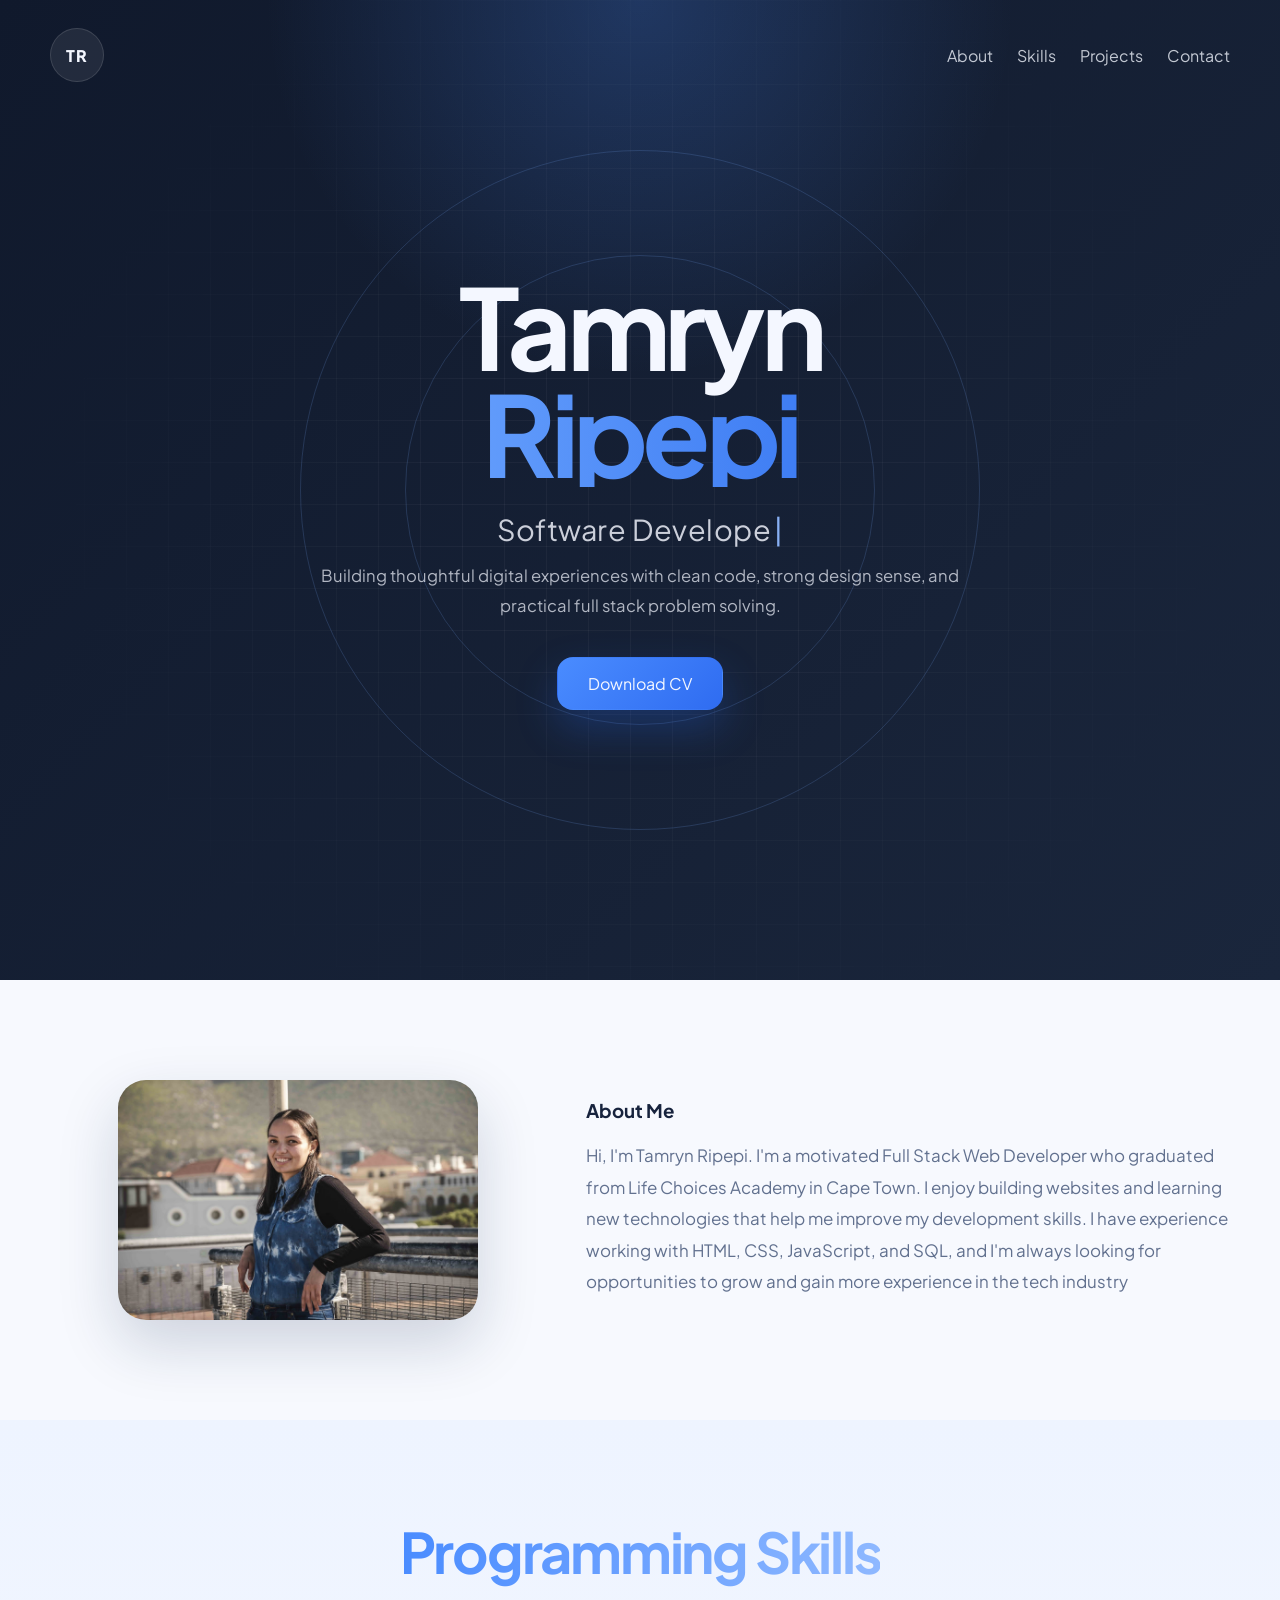
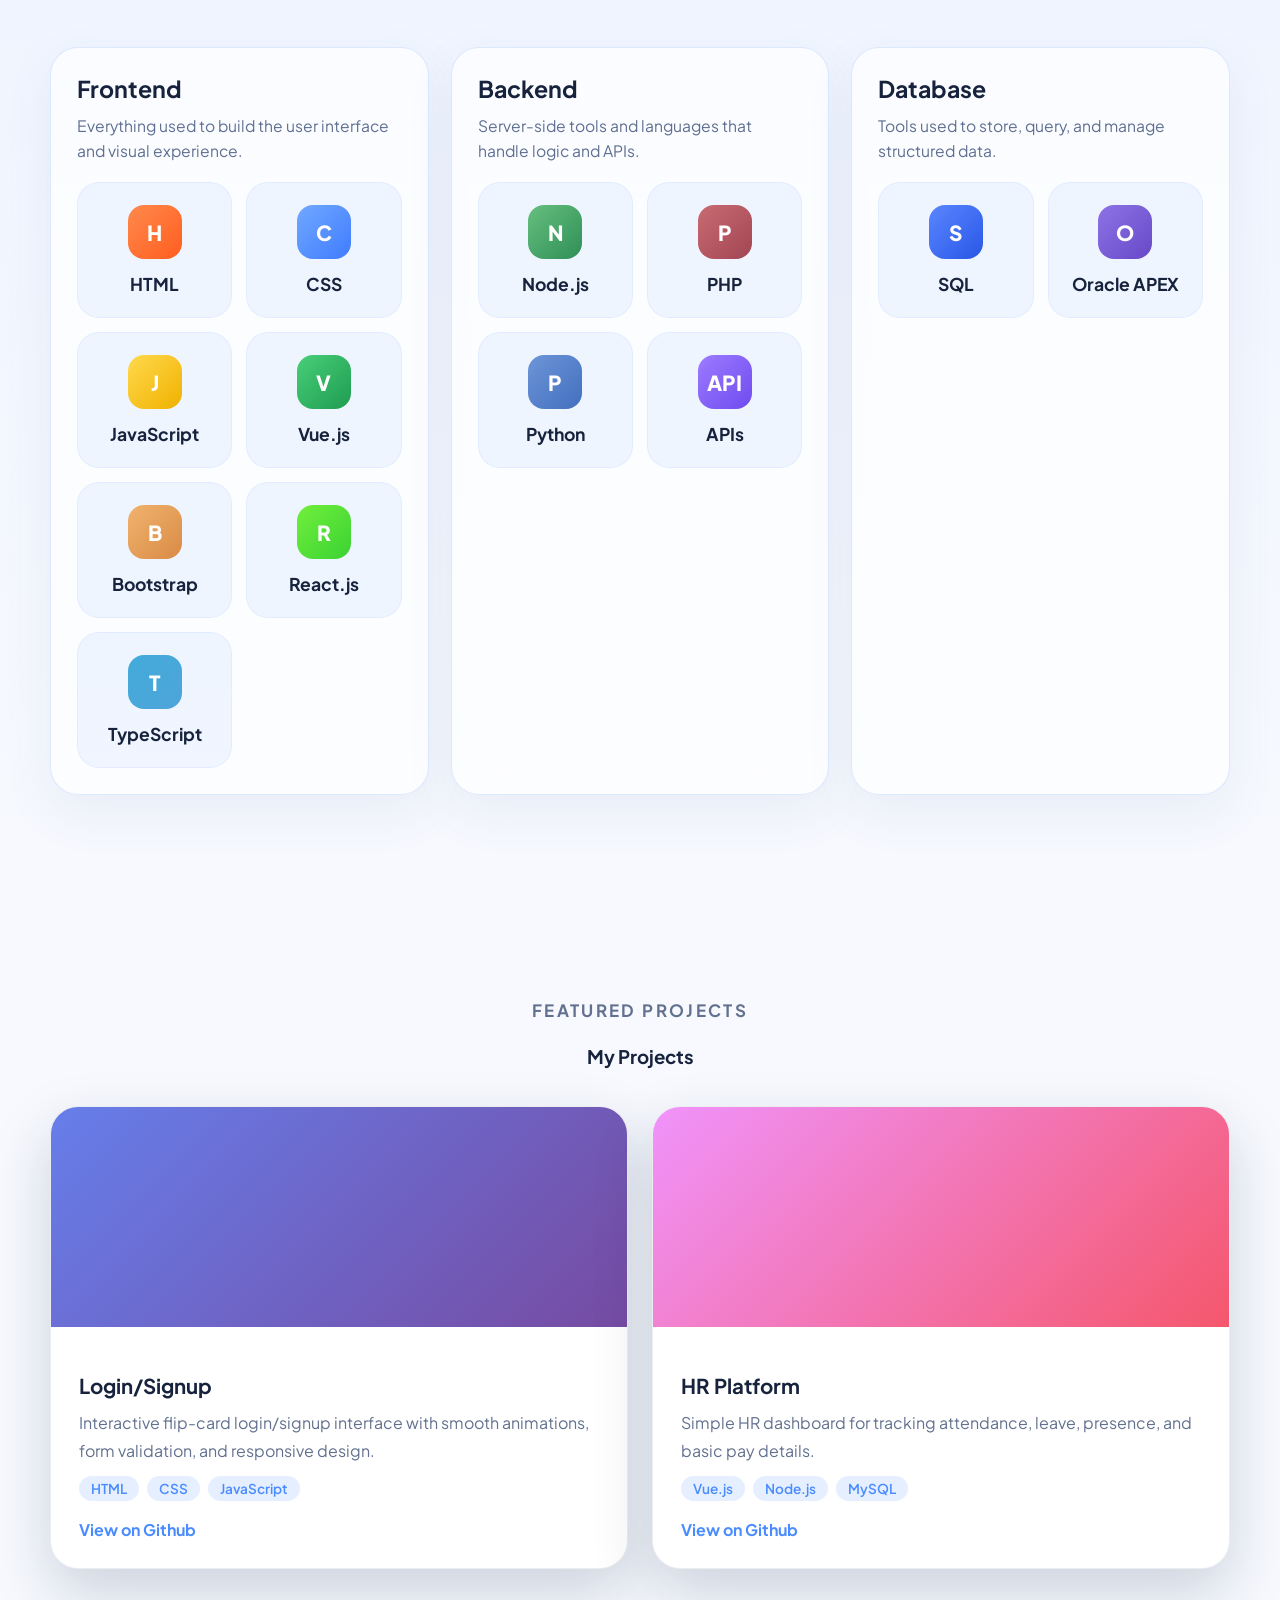
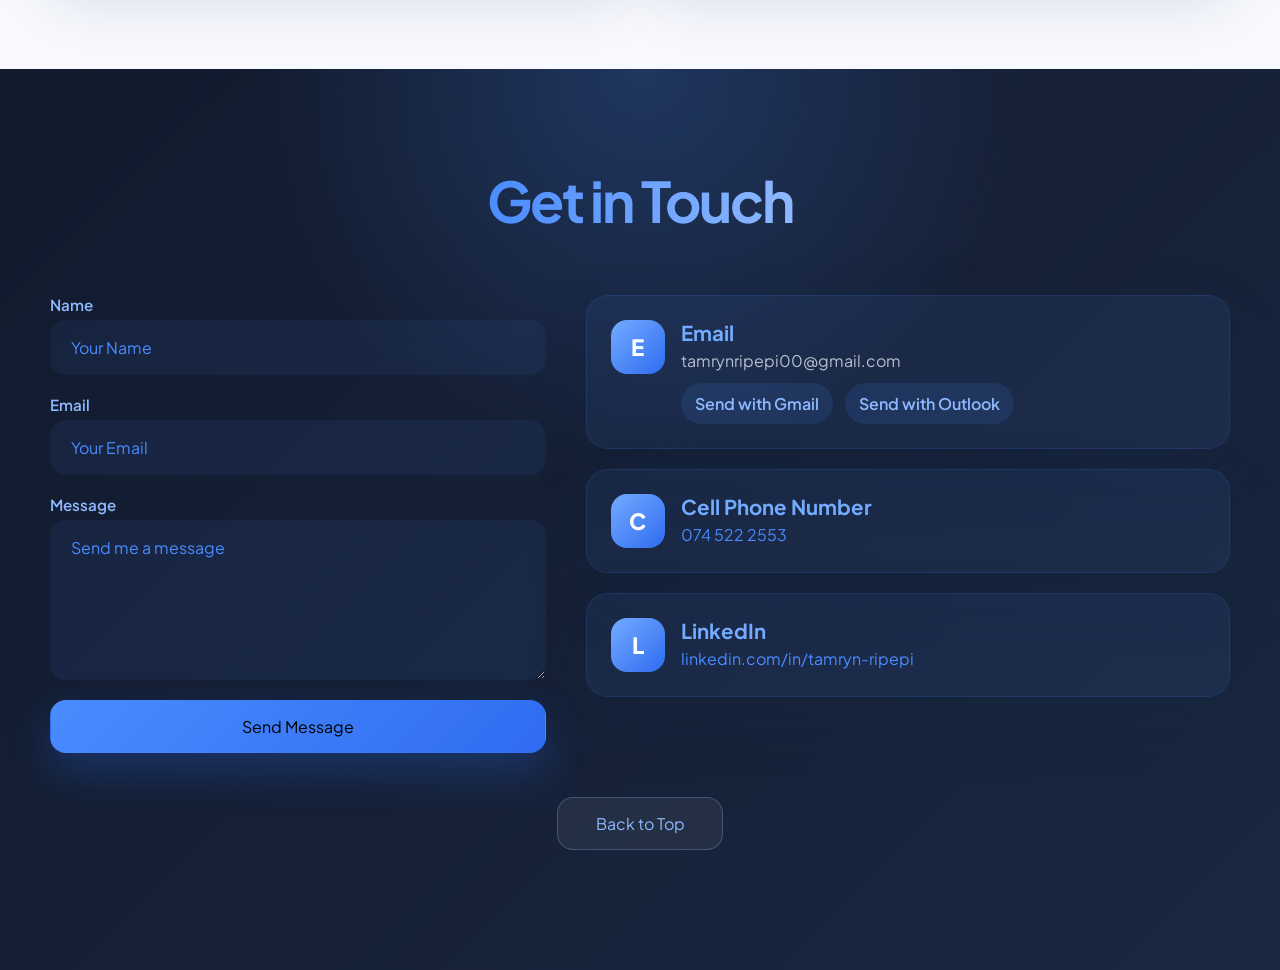
==== commit a68ba4b0: "changed the role" ====
--- a/index.html
+++ b/index.html
@@ -34,7 +34,9 @@
                     <span class="hero-name-line hero-name-first">Tamryn</span>
                     <span class="hero-name-line hero-name-last">Ripepi</span>
                 </h1>
-                <p class="hero-role">Entry Level Software Developer</p>
+                <p class="hero-role" aria-label="Software Developer and Web Developer">
+                    <span id="typing-text" aria-hidden="true"></span><span class="typing-cursor" aria-hidden="true">|</span>
+                </p>
                 <p class="hero-copy">
                     Building thoughtful digital experiences with clean code, strong design sense,
                     and practical full stack problem solving.
--- a/style.css
+++ b/style.css
@@ -192,34 +192,28 @@
     }
 }
 
-/* Targets the Entry Level Software Developer text */
+/* Targets the animated role text in the hero */
 .hero-role {
     margin: 24px 0 10px;
     display: inline-block;
     font-size: clamp(1.25rem, 3vw, 1.8rem);
     color: rgba(244, 247, 255, 0.82);
     text-shadow: 0 0 0 rgba(142, 184, 255, 0);
-    animation: heroRoleWallPop 3.8s ease-in-out infinite;
-}
-
-/* Targets the pop-out animation used on the role text */
-@keyframes heroRoleWallPop {
-    0%,
-    100% {
-        transform: perspective(900px) translateZ(0) scale(1);
-        text-shadow: 0 0 0 rgba(142, 184, 255, 0);
-    }
-    22% {
-        transform: perspective(900px) translateZ(110px) scale(1.08);
-        text-shadow: 0 12px 28px rgba(142, 184, 255, 0.3);
-    }
-    40% {
-        transform: perspective(900px) translateZ(55px) scale(1.04);
-        text-shadow: 0 8px 18px rgba(142, 184, 255, 0.2);
-    }
-    58% {
-        transform: perspective(900px) translateZ(0) scale(1);
-        text-shadow: 0 0 0 rgba(142, 184, 255, 0);
+    min-height: 1.4em;
+    letter-spacing: 0.02em;
+}
+
+.typing-cursor {
+    display: inline-block;
+    margin-left: 2px;
+    color: rgba(142, 184, 255, 0.95);
+    animation: typingBlink 0.8s steps(1) infinite;
+}
+
+/* Keeps the cursor blinking cleanly. */
+@keyframes typingBlink {
+    50% {
+        opacity: 0;
     }
 }
 
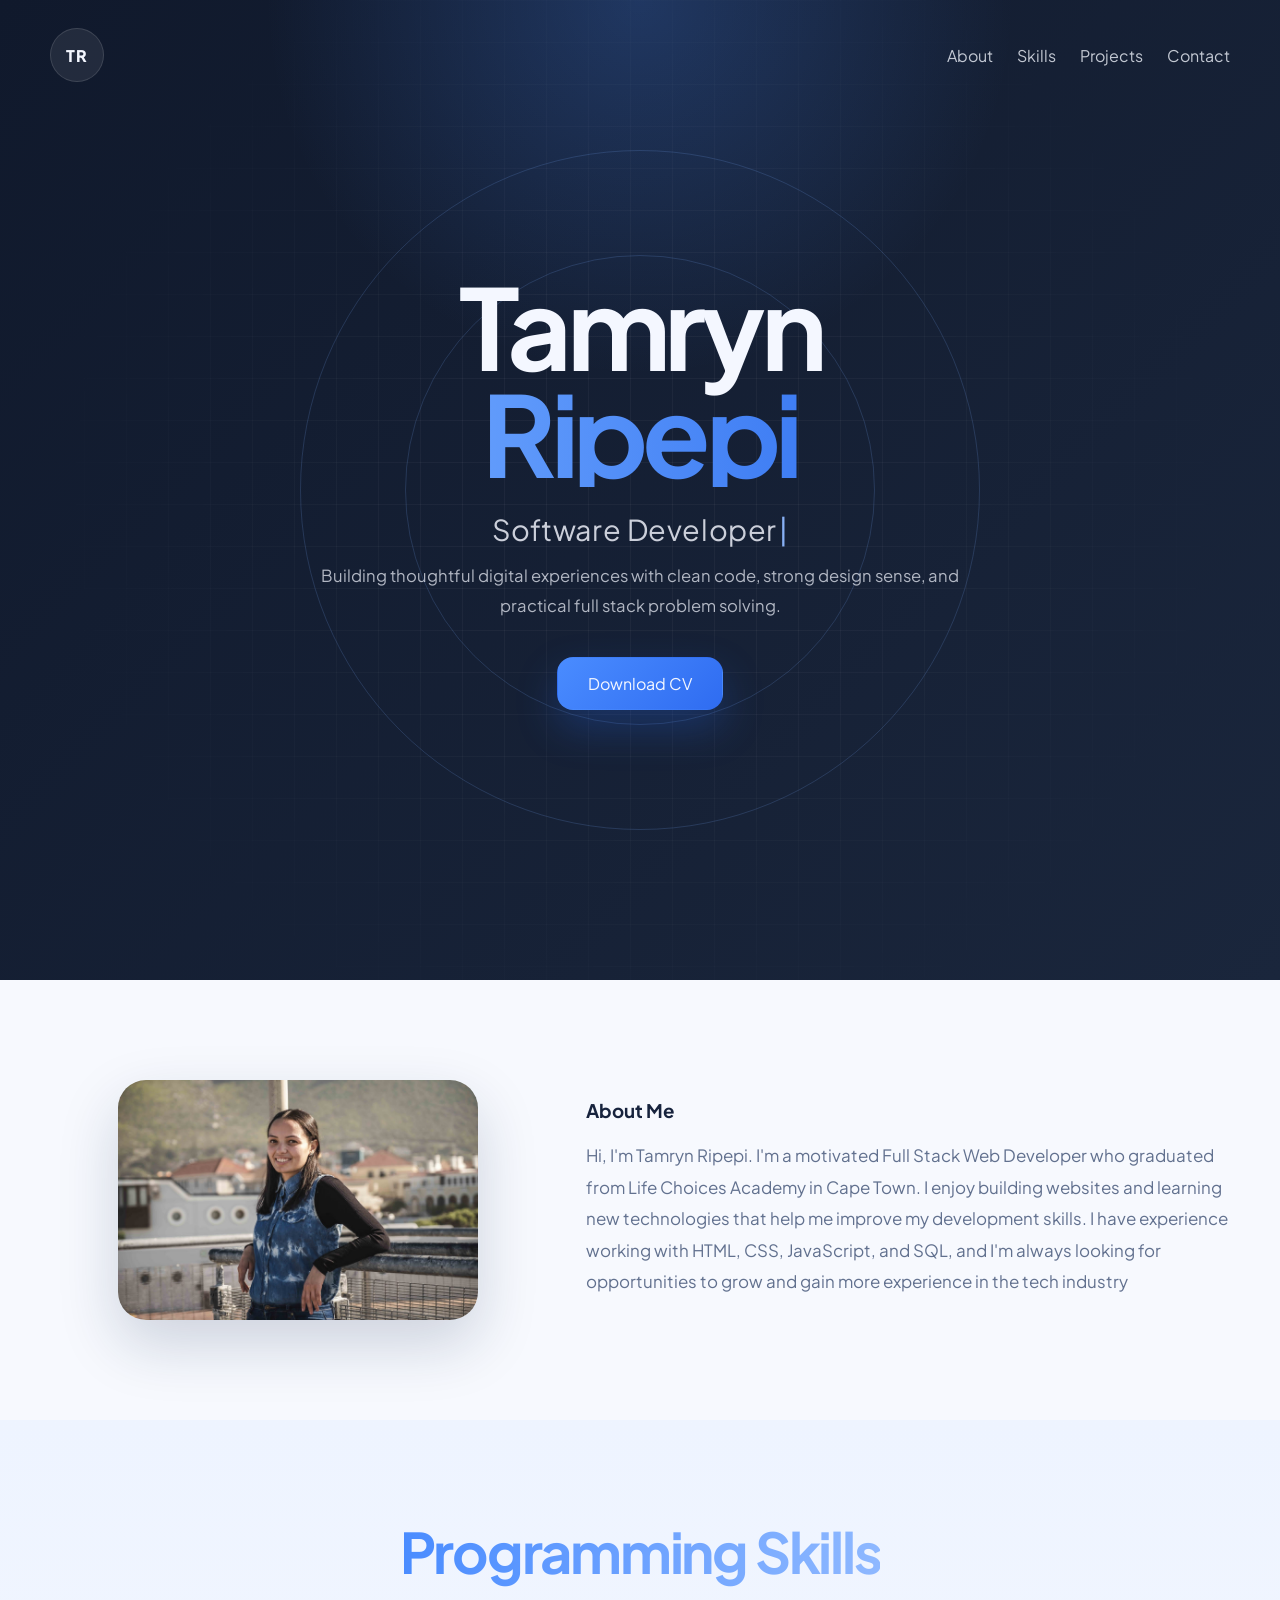
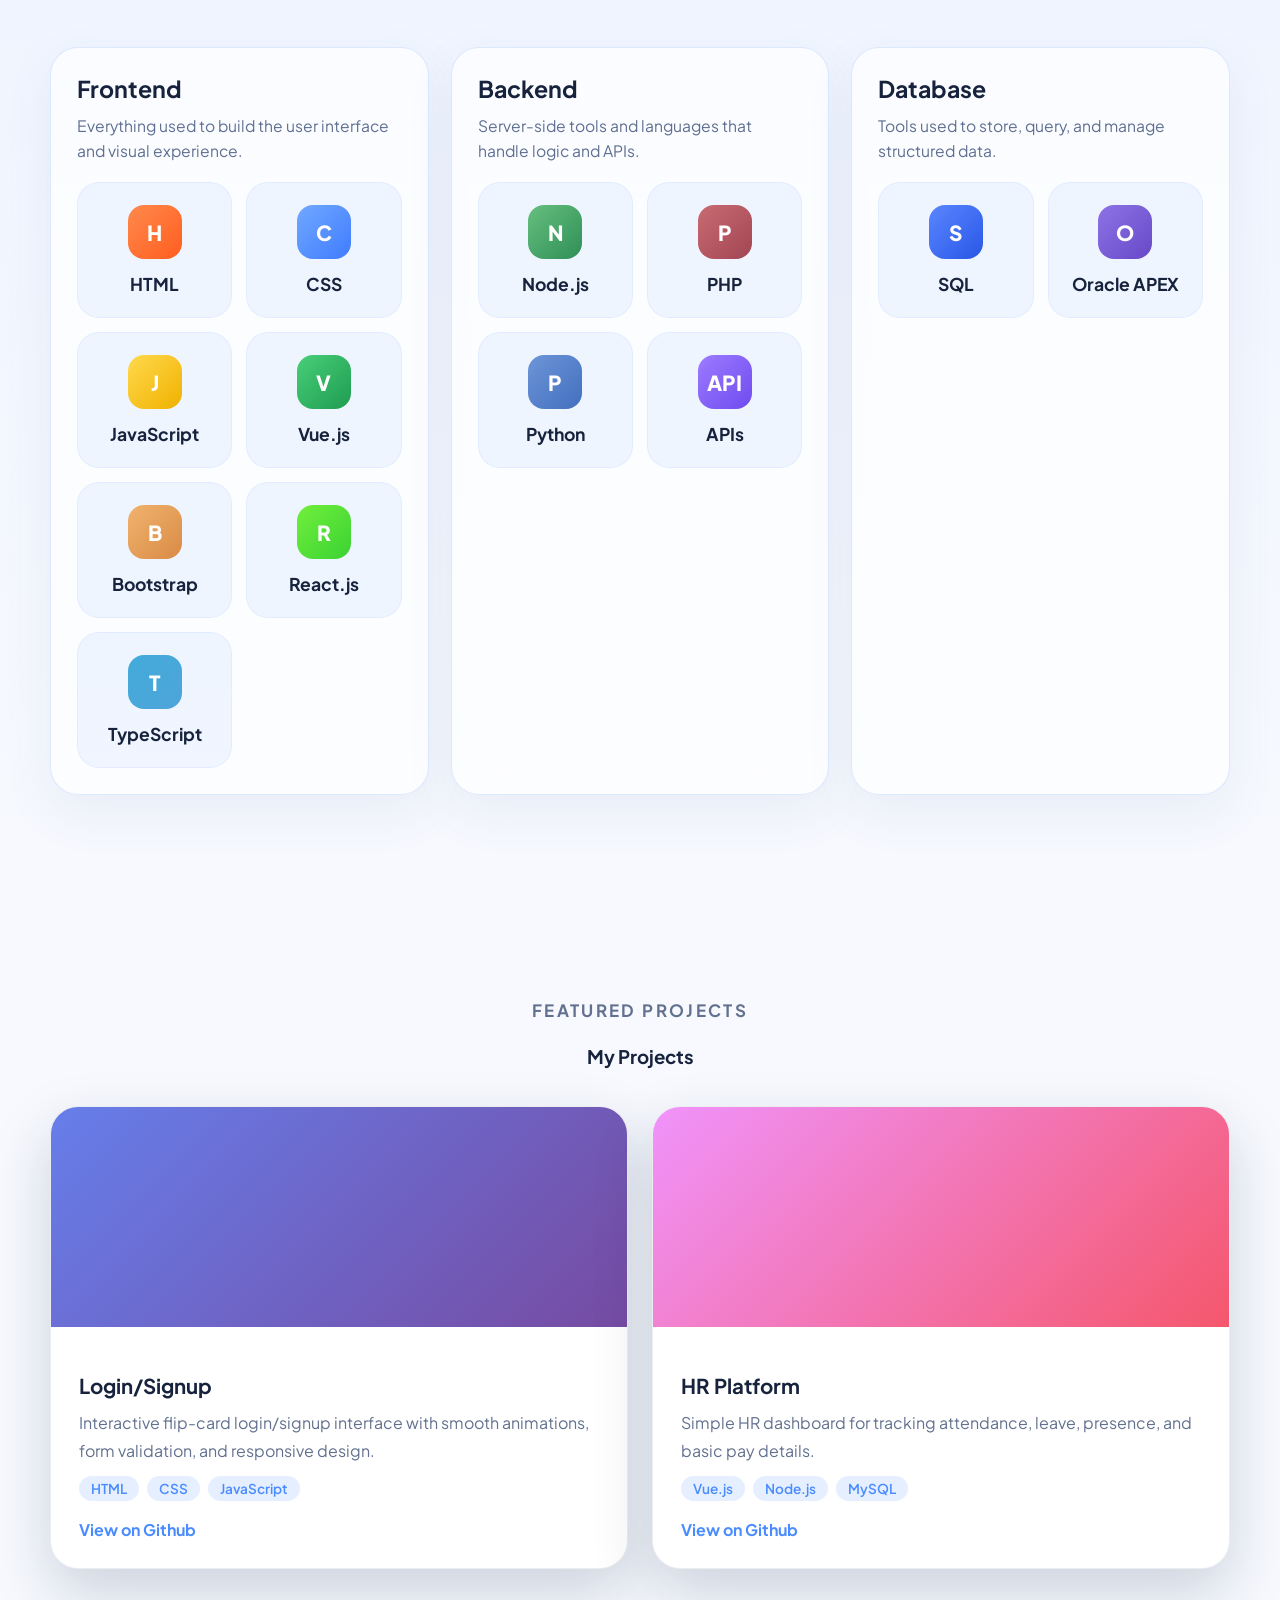
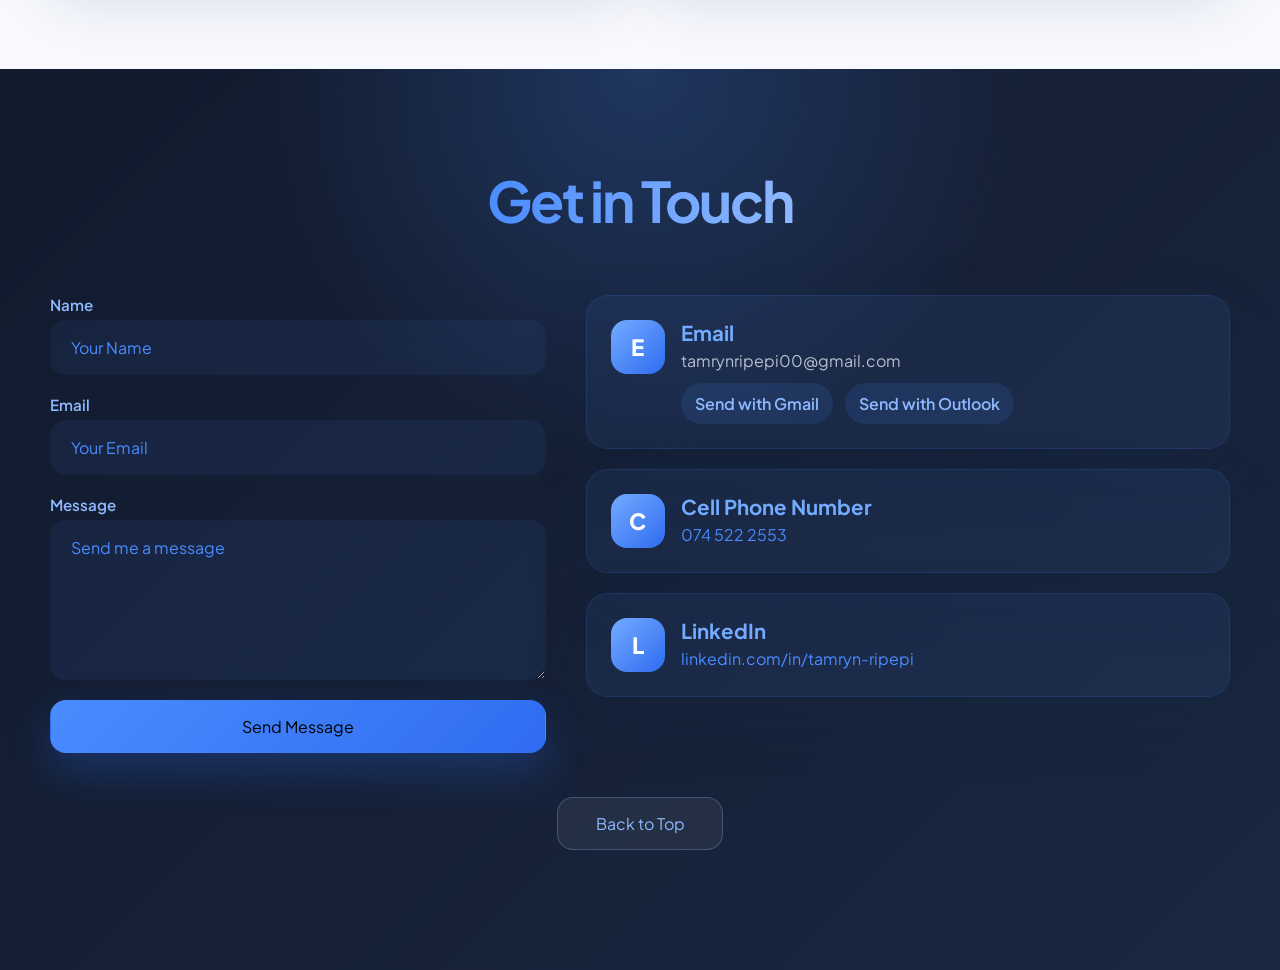
==== commit ed5099b5: "updated my cv" ====
--- a/index.html
+++ b/index.html
@@ -42,7 +42,7 @@
                     and practical full stack problem solving.
                 </p>
                 <div class="hero-actions">
-                    <a class="button button-primary" href="pictures/Tamryn Ripepi's CV (2).pdf" download>Download CV</a>
+                    <a class="button button-primary" href="pictures/Tamryn_Ripepi_CV.pdf" download>Download CV</a>
                 </div>
             </div>
         </header>
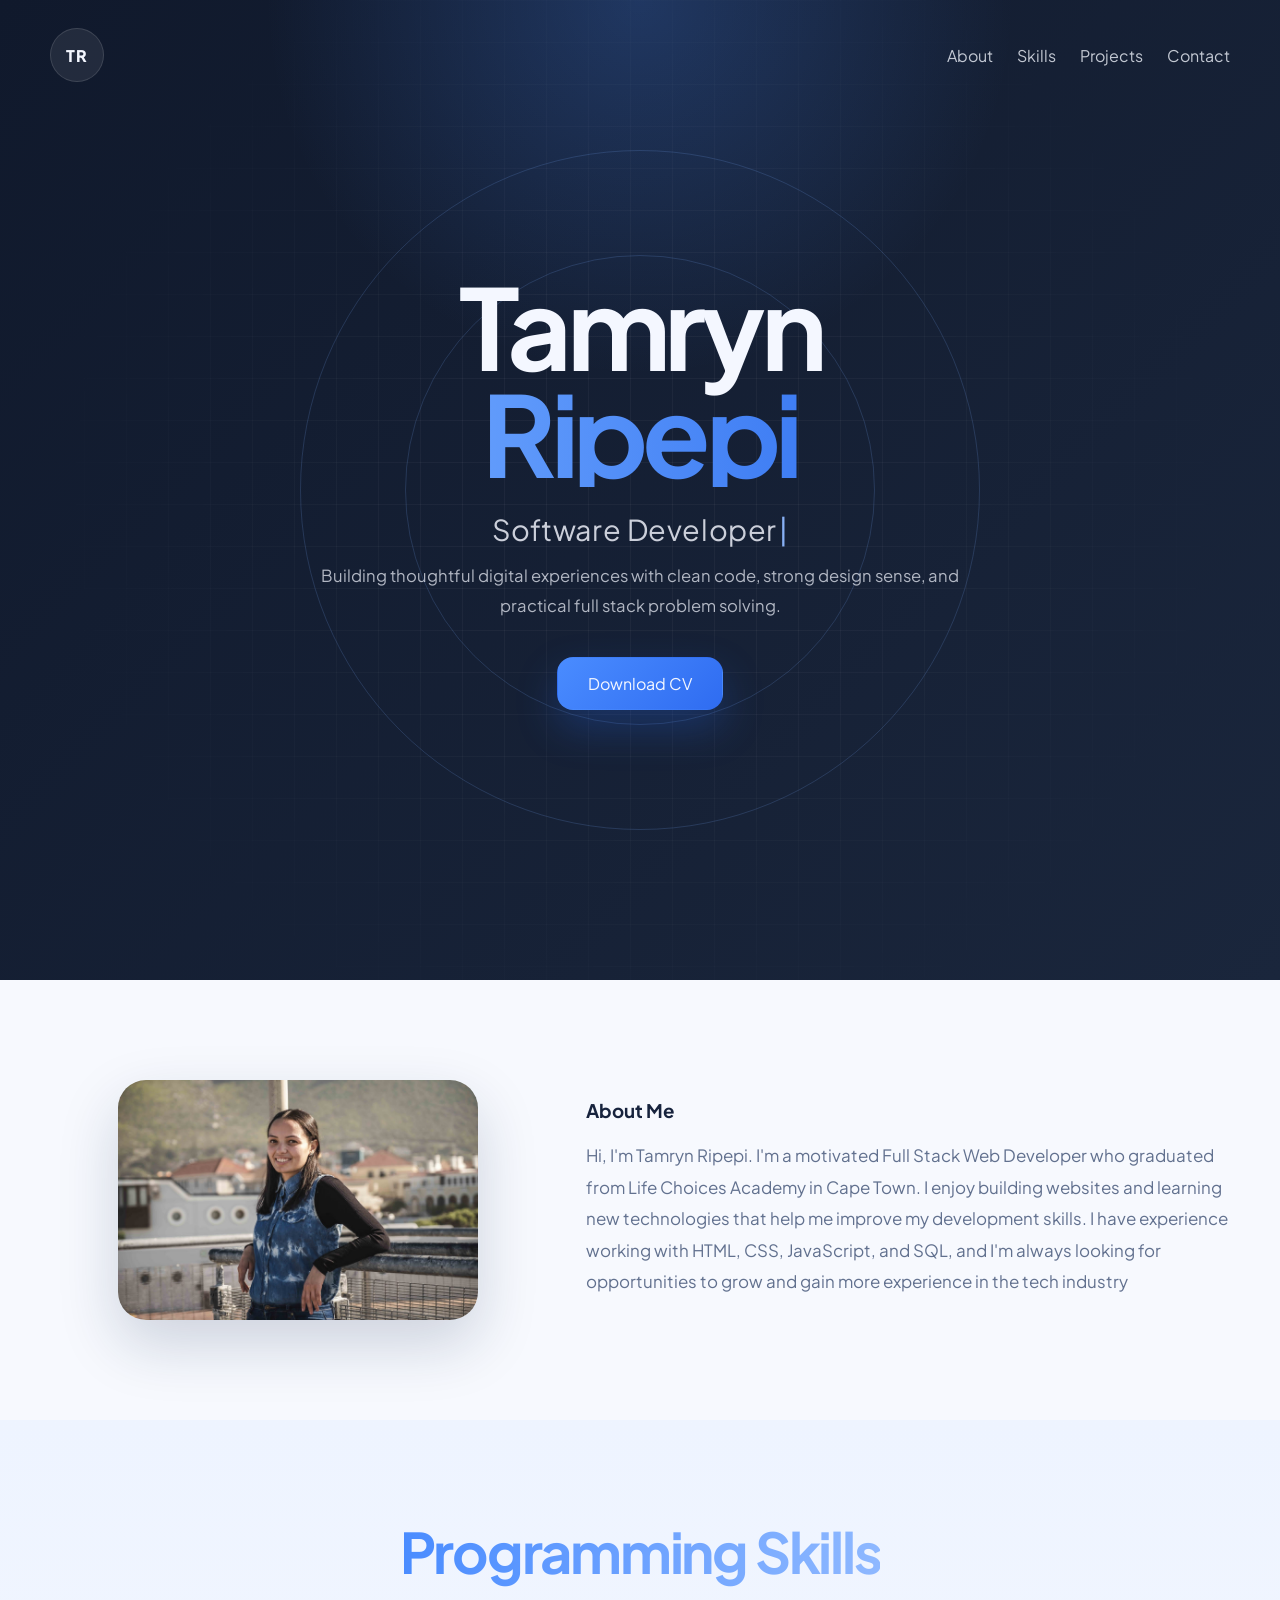
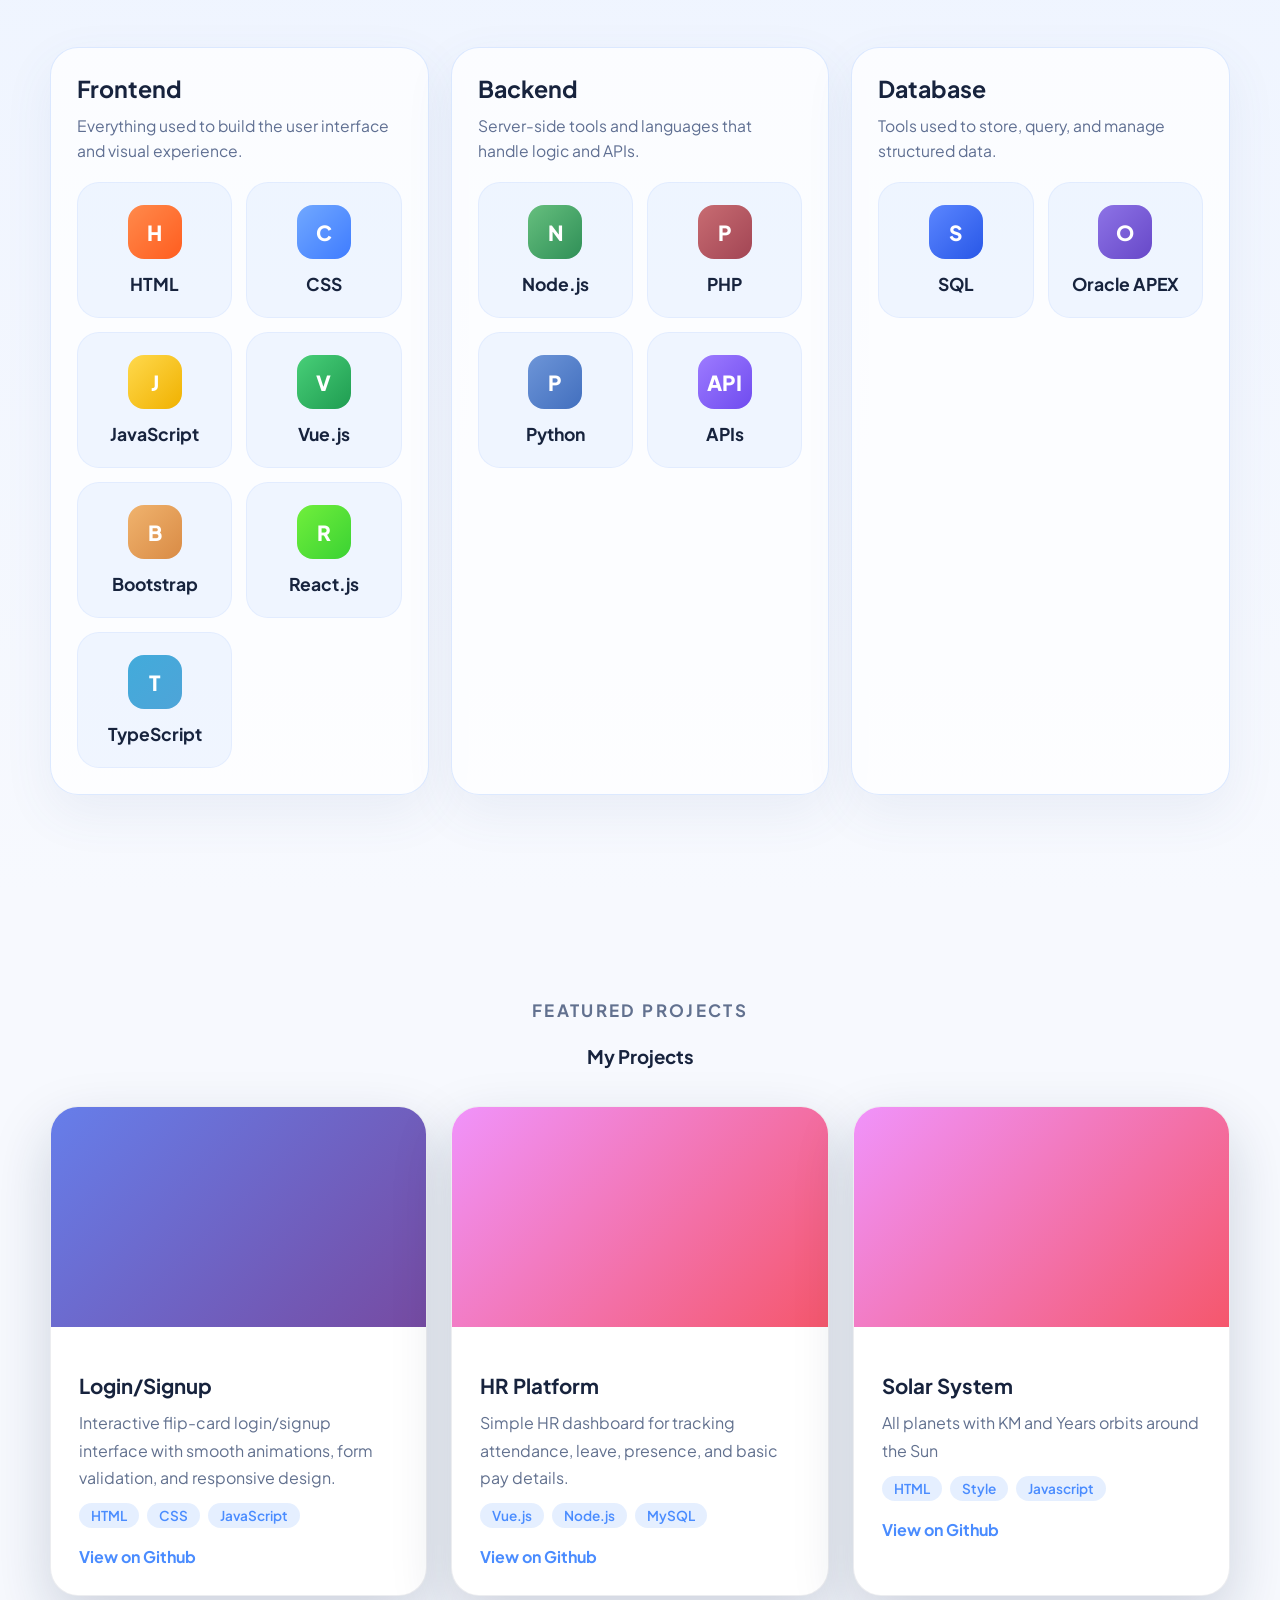
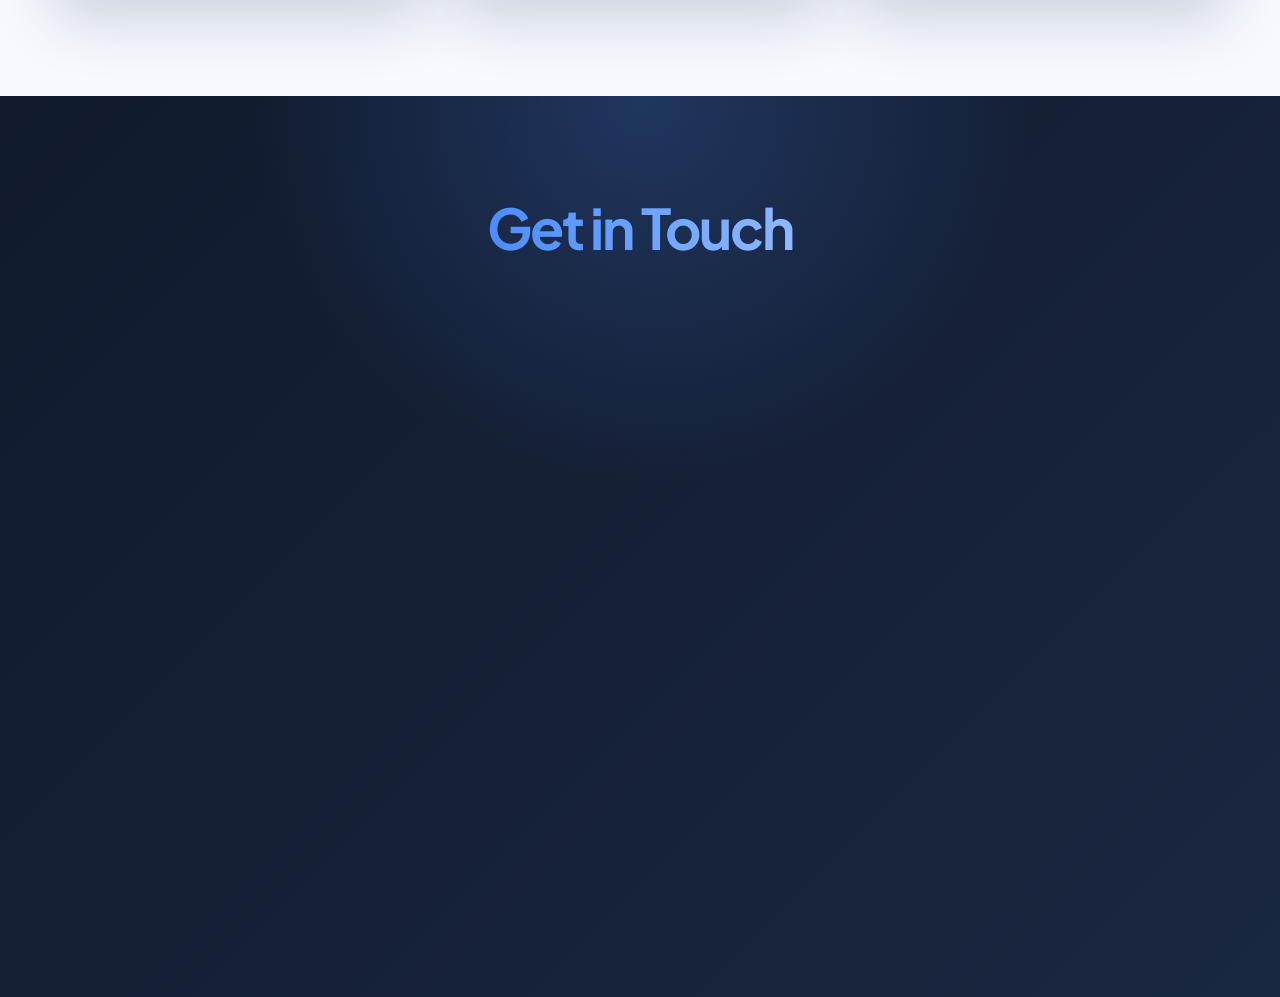
==== commit ff4238ad: "added a new project" ====
--- a/index.html
+++ b/index.html
@@ -197,6 +197,20 @@
                         </div>
                     </article>
 
+                        <article class="project-card reveal" data-category="frontend web">
+                        <div class="project-visual gradient-two"></div>
+                        <div class="project-body">
+                            <h3>Solar System</h3>
+                            <p>All planets with KM and Years orbits around the Sun</p>
+                            <div class="tag-row">
+                                <span>HTML</span>
+                                <span>Style</span>
+                                <span>Javascript</span>
+                            </div>
+                            <a class="project-link-text" href="https://github.com/tamrynripepi00/Solar_System.git" target="_blank" rel="noopener noreferrer" aria-label="Solar System">View on Github</a>
+                        </div>
+                    </article>
+
 
                 </div>
             </section>
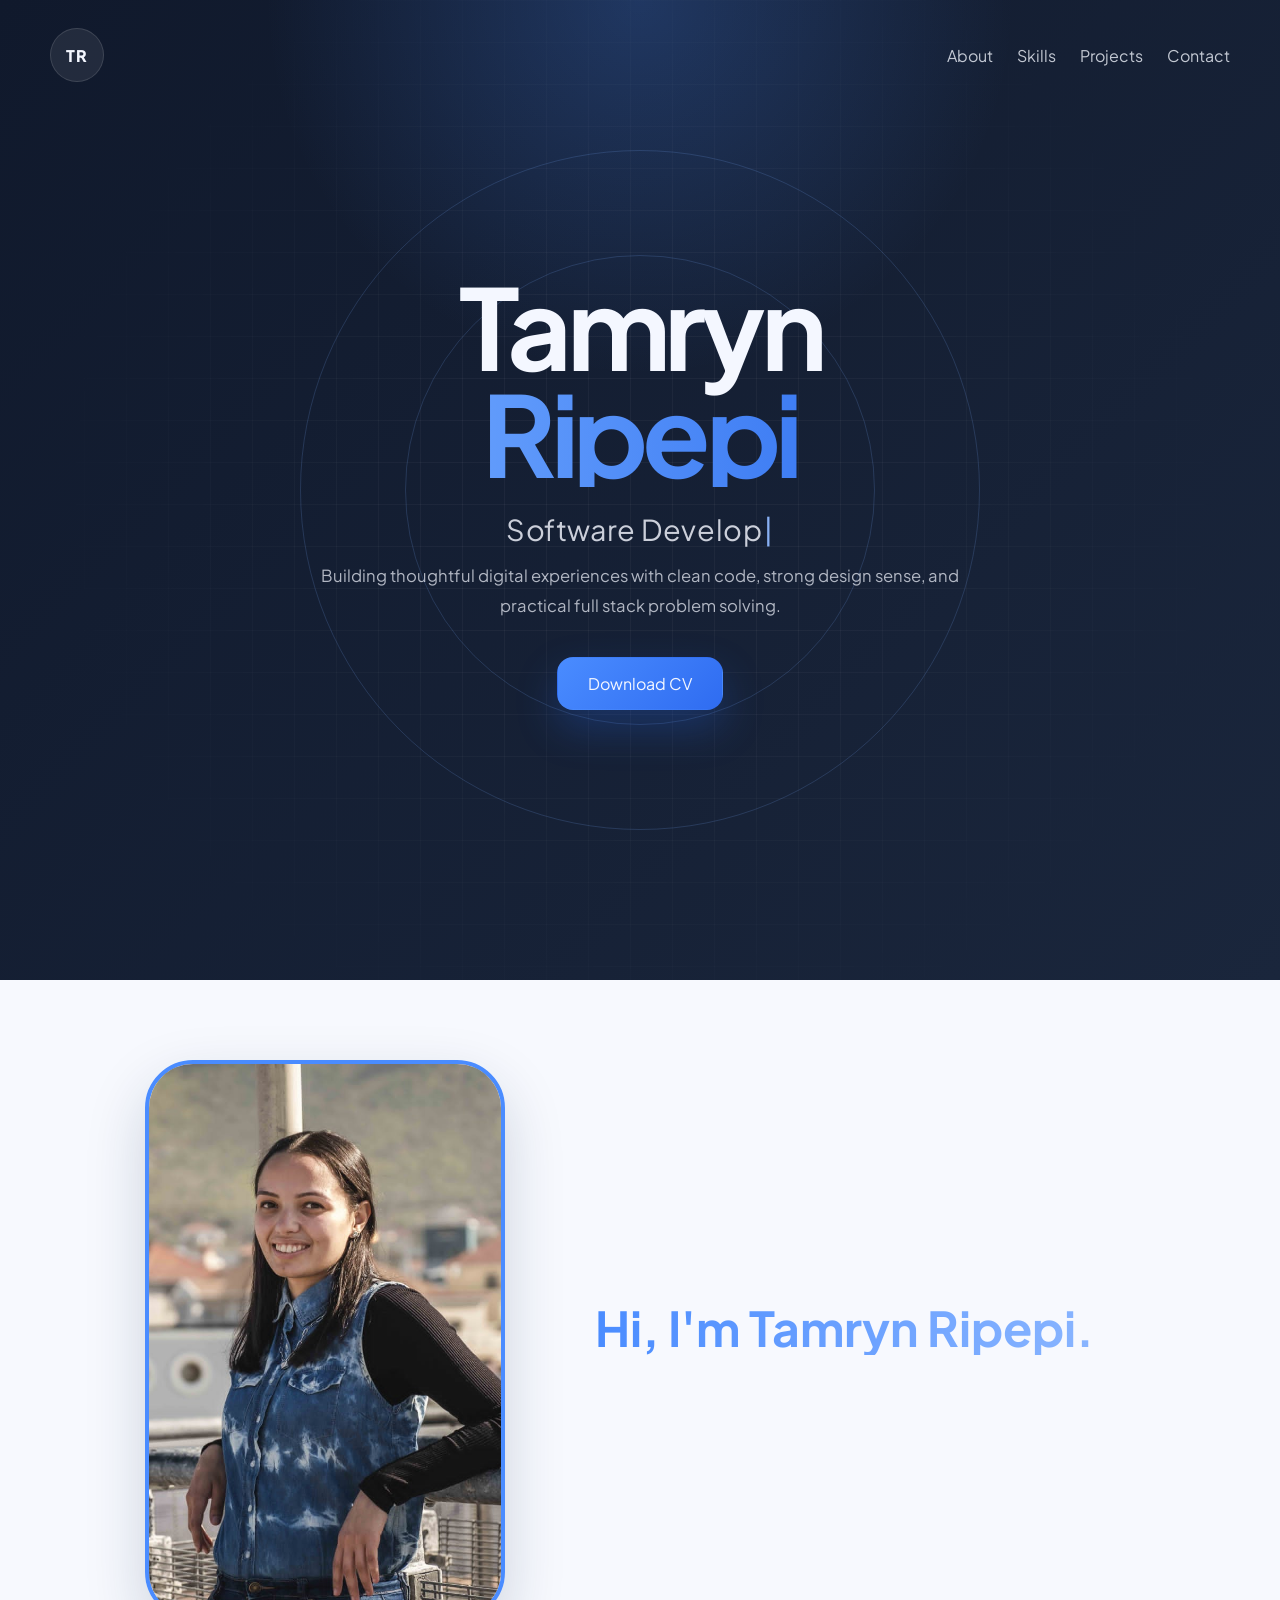
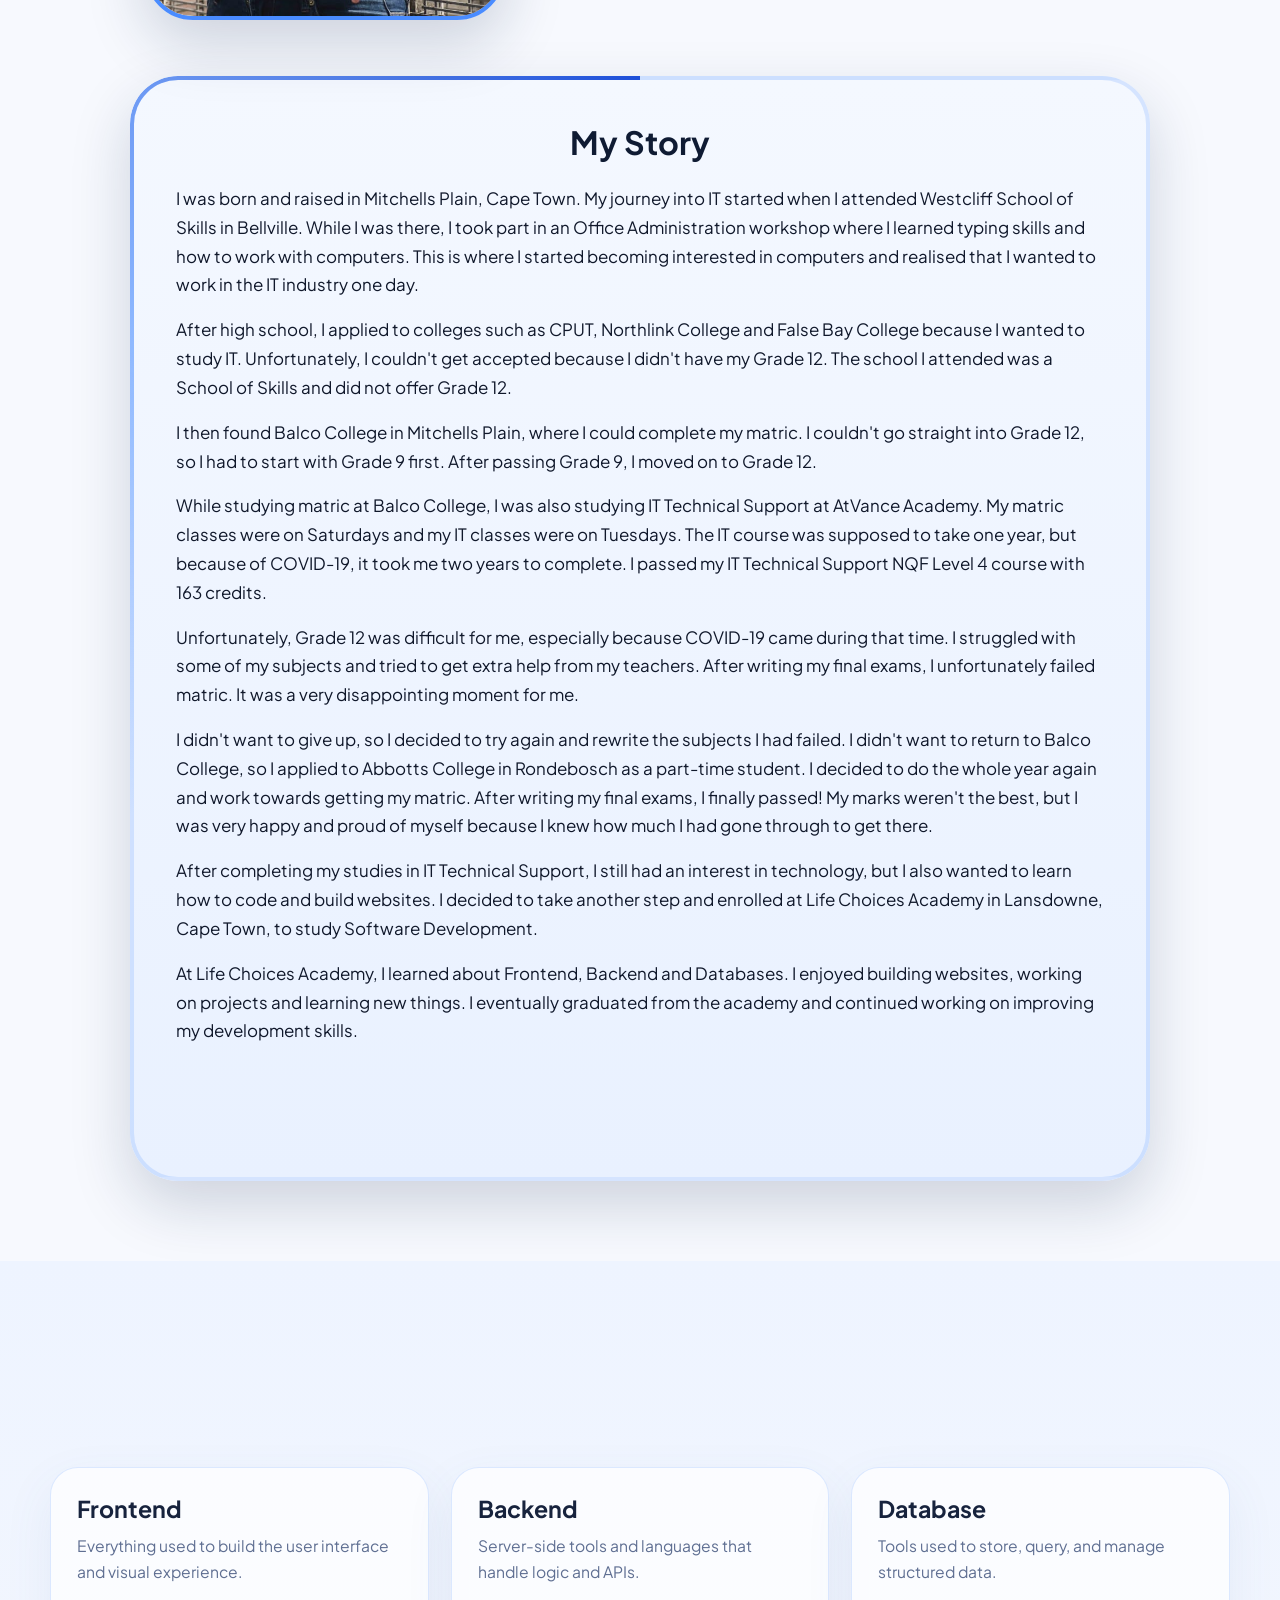
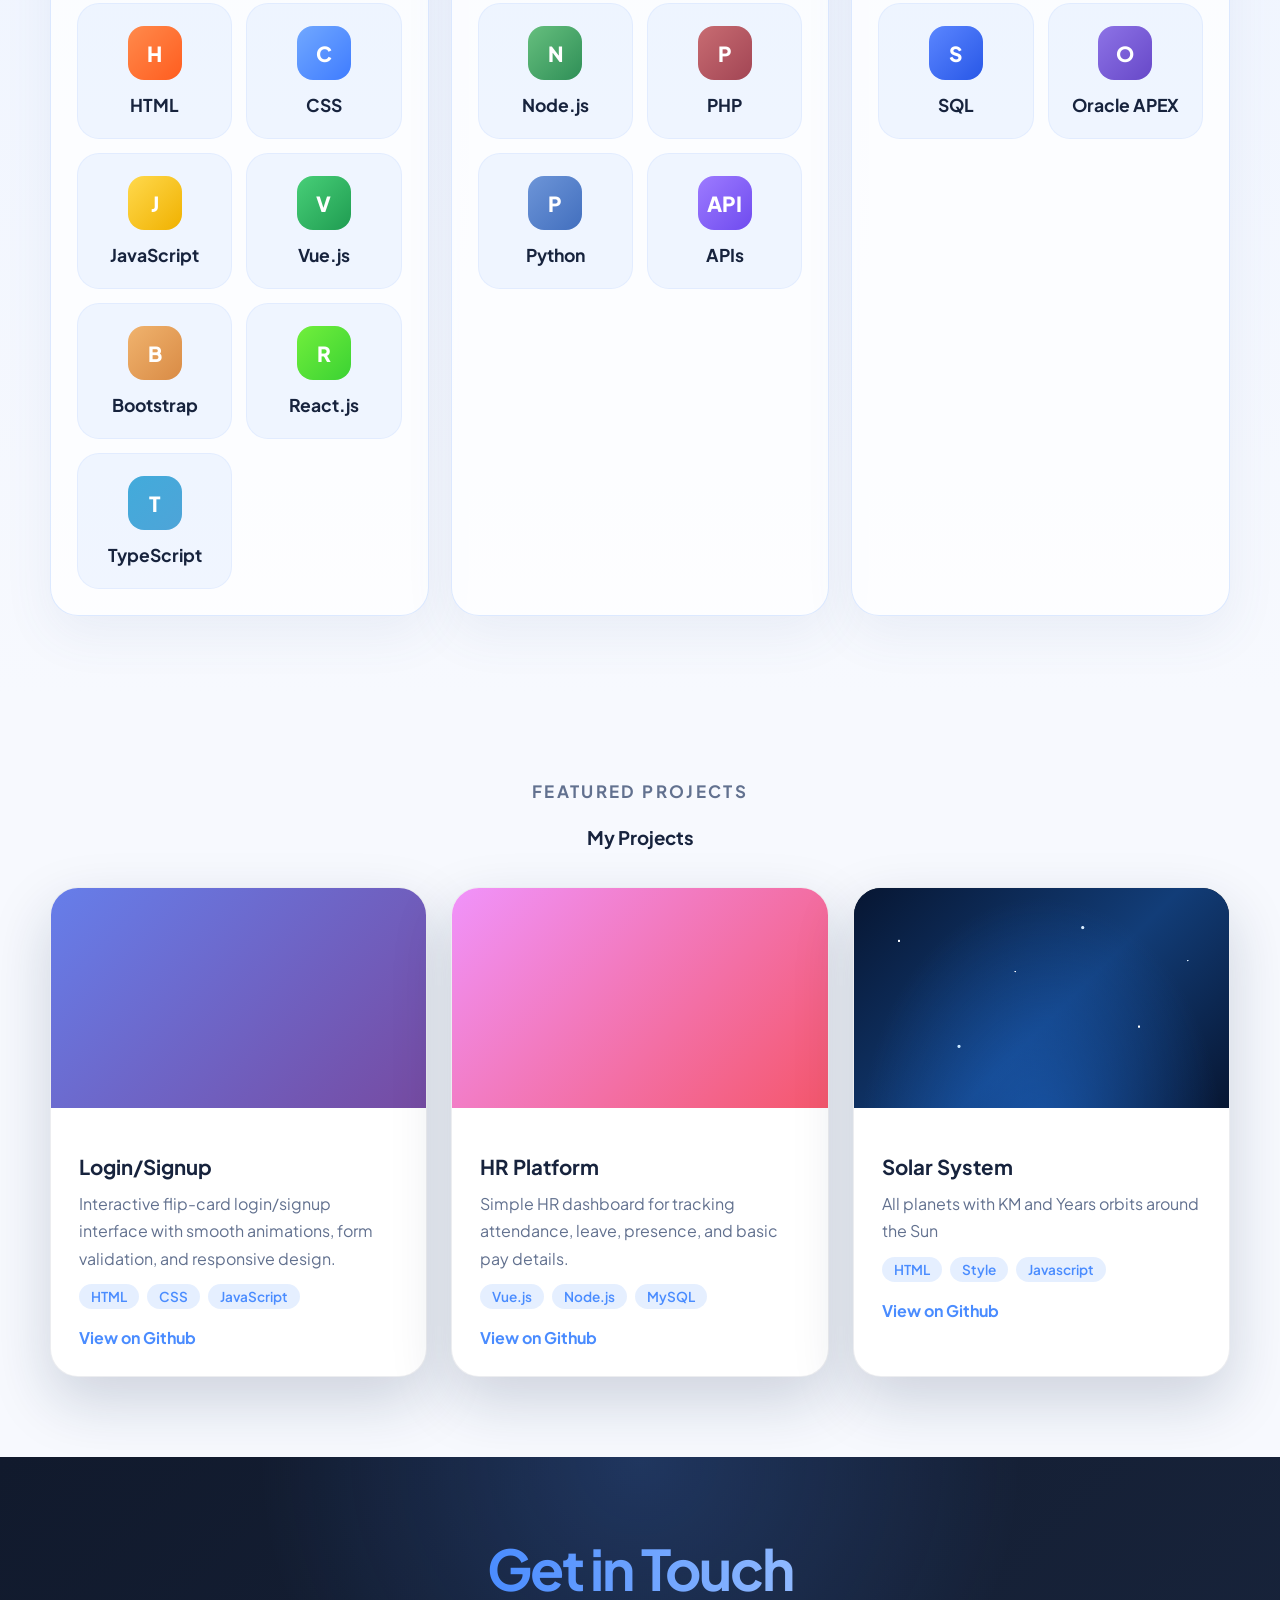
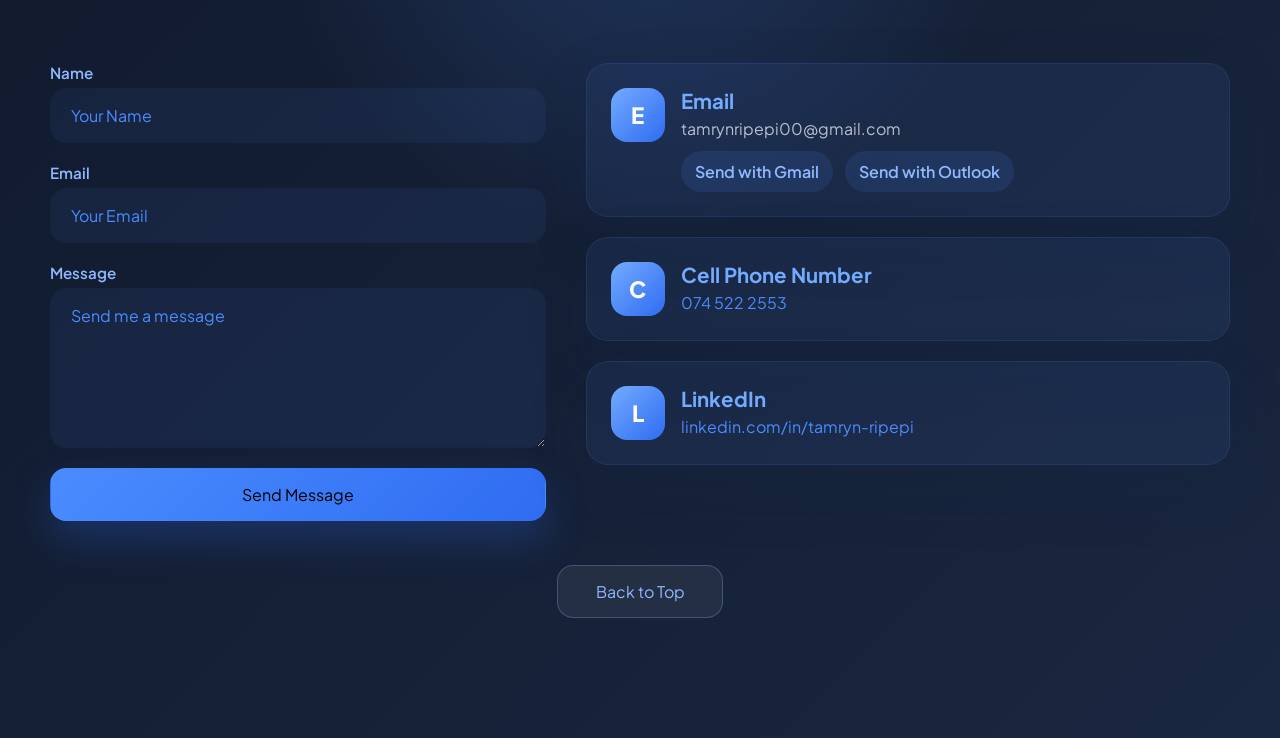
==== commit f43ee213: "new changes" ====
--- a/index.html
+++ b/index.html
@@ -48,20 +48,36 @@
         </header>
 
         <main>
-            <section class="section section-light" id="about">
-                <div class="content-grid two-column">
-                    <!-- About image -->
+            <section class="section section-light about-section" id="about">
+                <div class="about-intro content-grid">
                     <div class="profile-section reveal reveal-left">
                         <img src="pictures/TamrynR.jpg" alt="Tamryn Ripepi" class="profile-pic">
                     </div>
-
-                    <!-- About text -->
-                    <div class="about-right reveal reveal-right">
-                        <div class="section-copy">
-                            <h3>About Me</h3>
-                            <p>Hi, I'm Tamryn Ripepi. I'm a motivated Full Stack Web Developer who graduated from Life Choices Academy in Cape Town. I enjoy building websites and learning new technologies that help me improve my development skills. I have experience working with HTML, CSS, JavaScript, and SQL, and I'm always looking for opportunities to grow and gain more experience in the tech industry</p>                       
-                        </div>
-                        </div>
+                    <h2 class="about-intro-title reveal reveal-right">Hi, I'm Tamryn Ripepi.</h2>
+                </div>
+
+                <div class="about-story reveal">
+                    <div class="section-copy">
+                        <h3>My Story</h3>
+                        <p class="story-para from-left">I was born and raised in Mitchells Plain, Cape Town. My journey into IT started when I attended Westcliff School of Skills in Bellville. While I was there, I took part in an Office Administration workshop where I learned typing skills and how to work with computers. This is where I started becoming interested in computers and realised that I wanted to work in the IT industry one day.</p>
+
+                        <p class="story-para from-right">After high school, I applied to colleges such as CPUT, Northlink College and False Bay College because I wanted to study IT. Unfortunately, I couldn't get accepted because I didn't have my Grade 12. The school I attended was a School of Skills and did not offer Grade 12.</p>
+
+                        <p class="story-para from-left">I then found Balco College in Mitchells Plain, where I could complete my matric. I couldn't go straight into Grade 12, so I had to start with Grade 9 first. After passing Grade 9, I moved on to Grade 12.</p>
+
+                        <p class="story-para from-right">While studying matric at Balco College, I was also studying IT Technical Support at AtVance Academy. My matric classes were on Saturdays and my IT classes were on Tuesdays. The IT course was supposed to take one year, but because of COVID-19, it took me two years to complete. I passed my IT Technical Support NQF Level 4 course with 163 credits.</p>
+
+                        <p class="story-para from-left">Unfortunately, Grade 12 was difficult for me, especially because COVID-19 came during that time. I struggled with some of my subjects and tried to get extra help from my teachers. After writing my final exams, I unfortunately failed matric. It was a very disappointing moment for me.</p>
+
+                        <p class="story-para from-right">I didn't want to give up, so I decided to try again and rewrite the subjects I had failed. I didn't want to return to Balco College, so I applied to Abbotts College in Rondebosch as a part-time student. I decided to do the whole year again and work towards getting my matric. After writing my final exams, I finally passed! My marks weren't the best, but I was very happy and proud of myself because I knew how much I had gone through to get there.</p>
+
+                        <p class="story-para from-left">After completing my studies in IT Technical Support, I still had an interest in technology, but I also wanted to learn how to code and build websites. I decided to take another step and enrolled at Life Choices Academy in Lansdowne, Cape Town, to study Software Development.</p>
+
+                        <p class="story-para from-right">At Life Choices Academy, I learned about Frontend, Backend and Databases. I enjoyed building websites, working on projects and learning new things. I eventually graduated from the academy and continued working on improving my development skills.</p>
+
+                        <!-- <p class="story-para from-left">Looking back, my journey wasn't always easy. I had some difficult moments with my studies, but I never wanted to give up on what I wanted to achieve. From starting with Office Administration to studying IT Technical Support and eventually becoming a Software Developer, I've come a long way.</p> -->
+
+                        <p class="story-para from-right">Today, I'm still learning, improving my skills and exploring new technologies. I'm proud of how far I've come, and most importantly, I'm proud of myself for never giving up.</p>
                     </div>
                 </div>
             </section>
@@ -198,7 +214,7 @@
                     </article>
 
                         <article class="project-card reveal" data-category="frontend web">
-                        <div class="project-visual gradient-two"></div>
+                        <div class="project-visual gradient-solar"></div>
                         <div class="project-body">
                             <h3>Solar System</h3>
                             <p>All planets with KM and Years orbits around the Sun</p>
--- a/style.css
+++ b/style.css
@@ -329,7 +329,7 @@
 
 /* Targets every main section like About, Skills, and Contact */
 .section {
-    padding: 100px 24px;
+    padding: 80px 32px;
 }
 
 /* Targets light sections like your About section */
@@ -392,6 +392,146 @@
     border-radius: var(--radius-lg);
     box-shadow: var(--shadow);
     object-fit: cover;
+}
+
+/* About section: photo and name first, followed by the story panel */
+.about-section {
+    background: var(--bg-light);
+    color: var(--text-dark);
+}
+
+.about-intro {
+    display: grid;
+    grid-template-columns: minmax(240px, 360px) 1fr;
+    gap: clamp(32px, 7vw, 90px);
+    align-items: center;
+    max-width: 990px;
+}
+
+.about-intro .profile-pic {
+    width: 100%;
+    height: min(68vh, 560px);
+    min-height: 360px;
+    border: 4px solid var(--accent);
+    border-radius: 48px;
+    box-shadow: var(--shadow);
+}
+
+.about-intro-title {
+    position: relative;
+    top: -12px;
+    margin: 0;
+    font-size: clamp(1.7rem, 4vw, 3rem);
+    line-height: 1.12;
+    background: linear-gradient(90deg, var(--accent), #8eb8ff);
+    -webkit-background-clip: text;
+    background-clip: text;
+    color: transparent;
+}
+
+/* Lets the CSS animate an angle, which makes the blue line travel around the box */
+@property --angle {
+    syntax: "<angle>";
+    initial-value: 0deg;
+    inherits: false;
+}
+
+/* Story box: light white-blue background with a blue outline like your photo */
+.about-story {
+    position: relative;
+    max-width: 1020px;
+    margin: 56px auto 0;
+    padding: clamp(24px, 3.5vw, 42px);
+    border: 4px solid rgba(74, 140, 255, 0.18);
+    border-radius: 48px;
+    background: linear-gradient(180deg, #f4f8ff 0%, #e9f1ff 100%);
+    box-shadow: var(--shadow);
+}
+
+/* The blue line that runs around the edge of the box */
+.about-story::before {
+    content: "";
+    position: absolute;
+    inset: -4px;
+    padding: 4px;
+    border-radius: 48px;
+    background: conic-gradient(
+        from var(--angle),
+        transparent 0deg,
+        transparent 250deg,
+        #8eb8ff 300deg,
+        #1d4fd8 360deg
+    );
+    -webkit-mask: linear-gradient(#000 0 0) content-box, linear-gradient(#000 0 0);
+    -webkit-mask-composite: xor;
+    mask: linear-gradient(#000 0 0) content-box exclude, linear-gradient(#000 0 0);
+    mask-composite: exclude;
+    animation: borderRun 8s linear infinite;  /* this is the line around the box */
+    pointer-events: none;
+}
+
+@keyframes borderRun {
+    to { --angle: 360deg; }
+}
+
+/* Box fade-in when it scrolls into view */
+.about-story.reveal {
+    opacity: 0;
+    transform: scale(0.96);
+    transition: opacity 0.9s ease, transform 0.35s ease, box-shadow 0.35s ease;
+}
+
+.about-story.reveal.is-visible {
+    opacity: 1;
+    transform: scale(1);
+}
+
+.about-story.reveal.is-visible:hover {
+    transform: translateY(-7px) scale(1);
+    box-shadow: 0 28px 60px rgba(19, 37, 71, 0.24);
+}
+
+.about-story .section-copy {
+    overflow-x: clip;
+}
+
+.about-story .section-copy h3 {
+    margin: 0 0 22px;
+    text-align: center;
+    color: #0f1b33;
+    font-size: clamp(1.5rem, 3vw, 2rem);
+}
+
+/* Darker paragraph text + slide-in animation */
+.about-story .section-copy .story-para {
+    margin: 0 0 1rem;
+    text-align: left;
+    color: #10182b;
+    line-height: 1.7;
+    opacity: 0;
+    transition: opacity 0.8s ease, transform 0.8s cubic-bezier(0.2, 0.8, 0.2, 1);
+}
+
+.story-para.from-left  { transform: translateX(-90px); }
+.story-para.from-right { transform: translateX(90px); }
+
+.about-story .section-copy .story-para.is-visible {
+    opacity: 1;
+    transform: translateX(0);
+}
+
+.about-story .journey-copy {
+    max-width: 1100px;
+    margin: 0 auto;
+    text-align: left;
+}
+
+.about-story .journey-copy p {
+    color: #10182b;
+}
+
+.about-story .journey-copy p + p {
+    margin-top: 0.9rem;
 }
 
 /* Targets the heading area at the top of sections */
@@ -634,6 +774,18 @@
 .gradient-two { background: linear-gradient(135deg, #f093fb 0%, #f5576c 100%); }
 .gradient-three { background: linear-gradient(135deg, #4facfe 0%, #00f2fe 100%); }
 .gradient-four { background: linear-gradient(135deg, #43e97b 0%, #38f9d7 100%); }
+.gradient-solar {
+    background-color: #071632;
+    background-image:
+        radial-gradient(1.5px 1.5px at 12% 24%, #ffffff 55%, transparent 100%),
+        radial-gradient(2px 2px at 28% 72%, #c9e7ff 55%, transparent 100%),
+        radial-gradient(1px 1px at 43% 38%, #ffffff 55%, transparent 100%),
+        radial-gradient(2px 2px at 61% 18%, #d9edff 55%, transparent 100%),
+        radial-gradient(1.5px 1.5px at 76% 63%, #ffffff 55%, transparent 100%),
+        radial-gradient(1px 1px at 89% 33%, #d9edff 55%, transparent 100%),
+        radial-gradient(ellipse at 50% 115%, rgba(30, 105, 206, 0.62), transparent 68%),
+        linear-gradient(135deg, #071632 0%, #123d78 55%, #071632 100%);
+}
 
 /* Targets the text area inside each project card */
 .project-body {
@@ -932,6 +1084,23 @@
         grid-template-columns: 1fr;
         gap: 32px;
     }
+
+    .about-intro {
+        grid-template-columns: 1fr;
+        gap: 30px;
+        text-align: center;
+    }
+
+    .about-intro .profile-pic {
+        width: min(100%, 360px);
+        height: min(62vh, 500px);
+        margin: 0 auto;
+    }
+
+    .about-story {
+        margin-top: 56px;
+        border-radius: 30px;
+    }
     
     /* Targets feature cards and the skill category boxes on tablet screens */
     .feature-list,
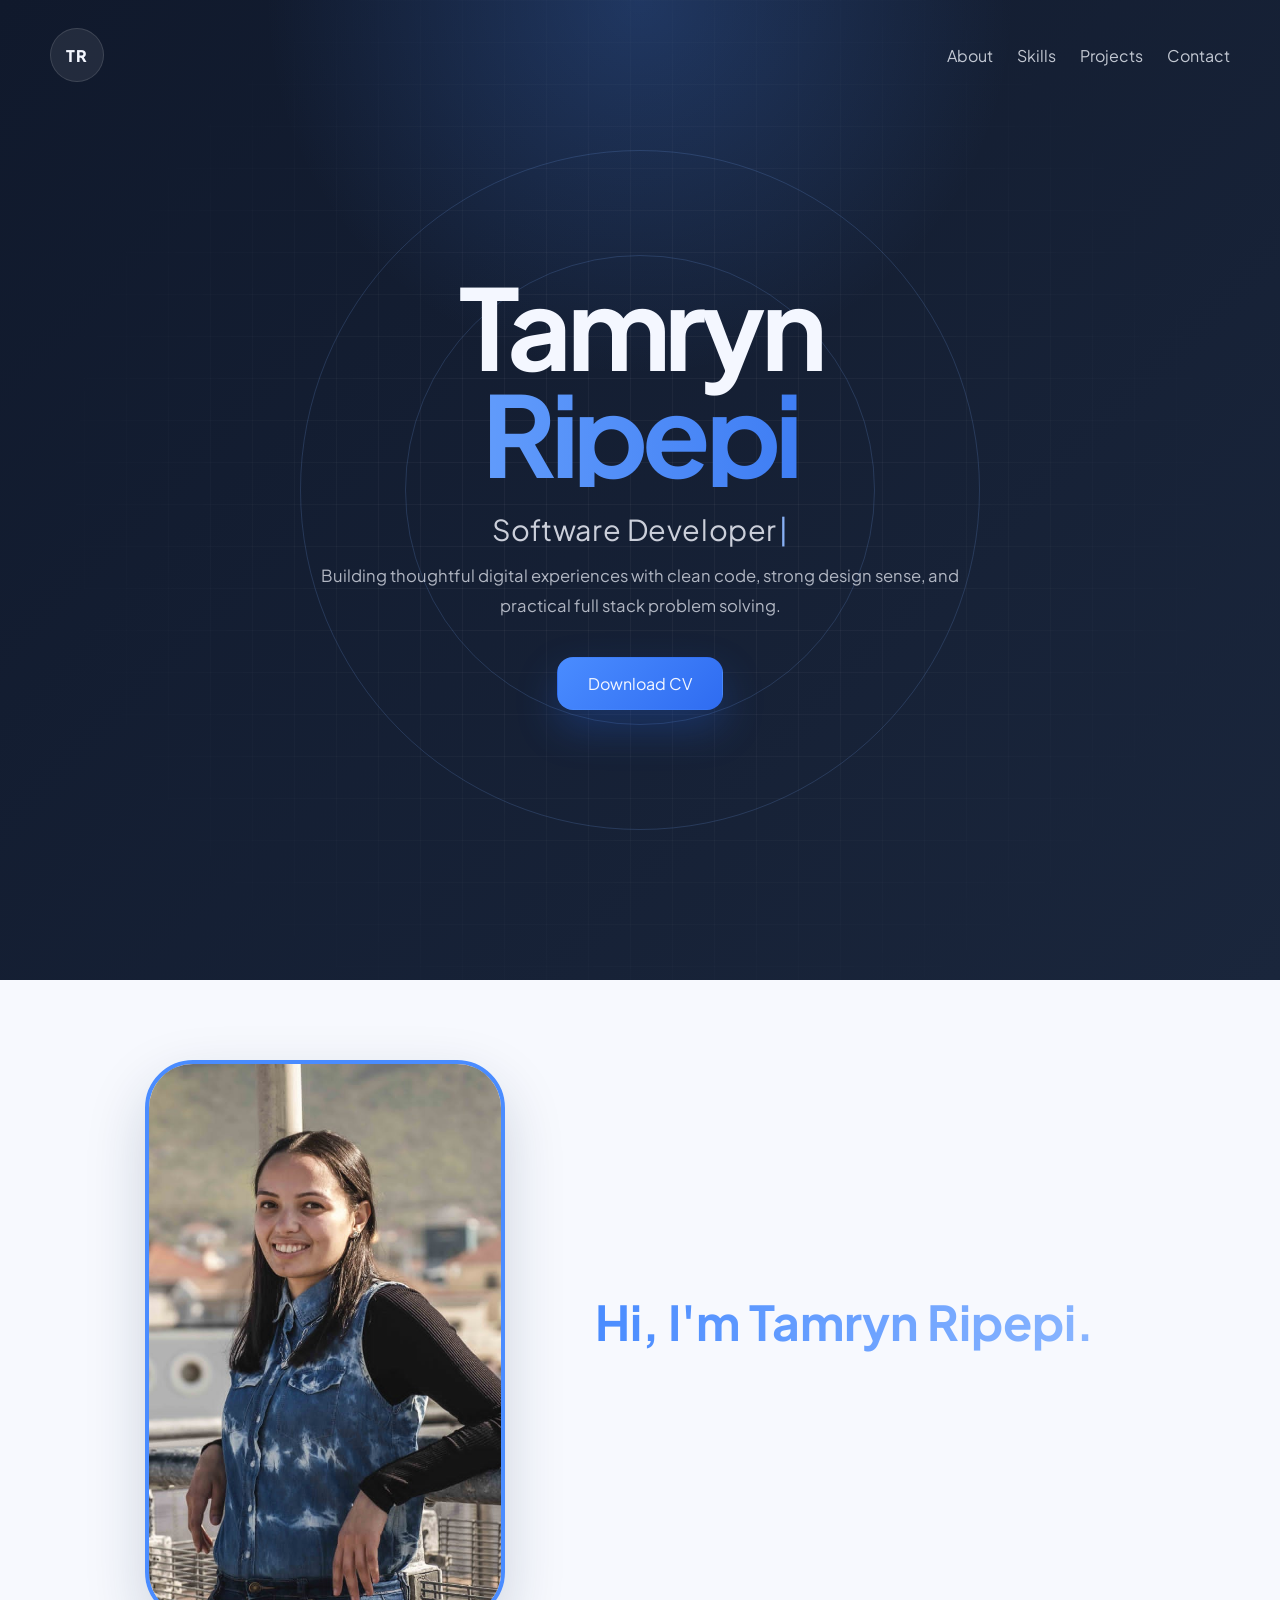
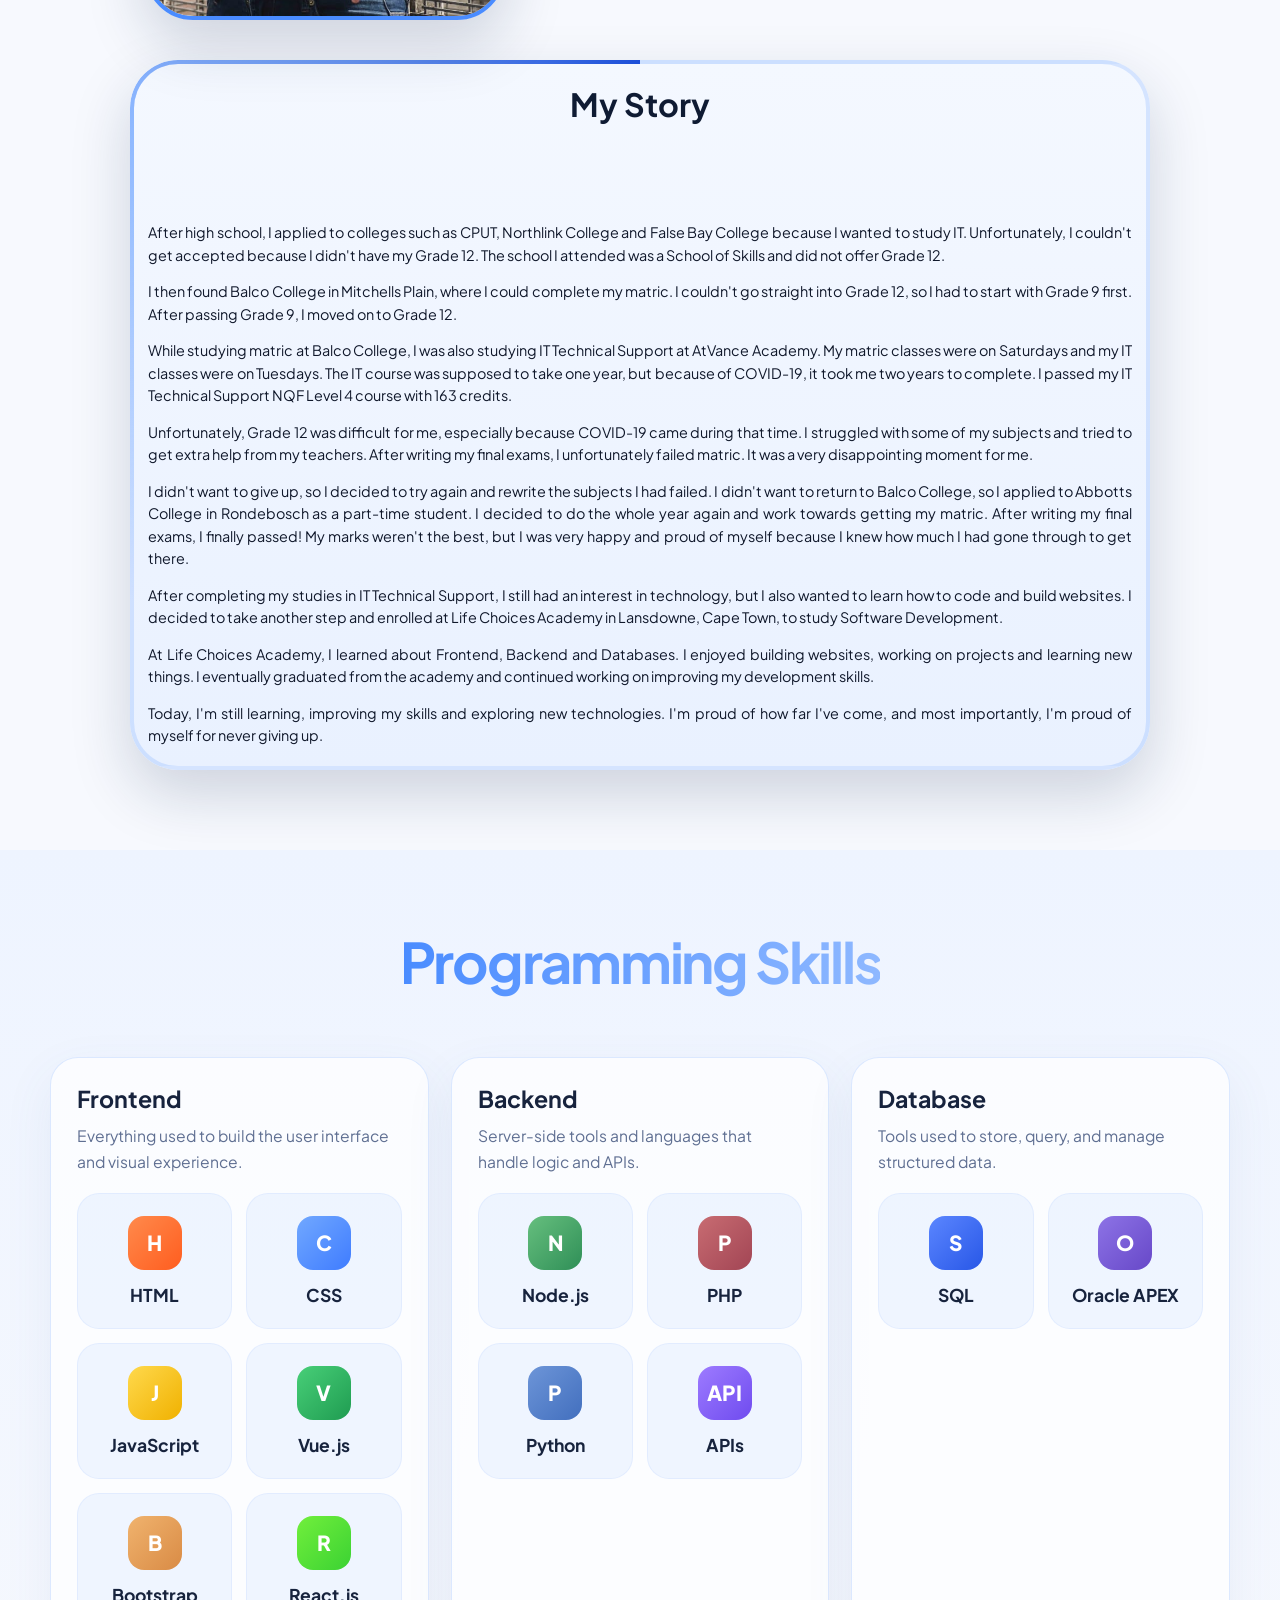
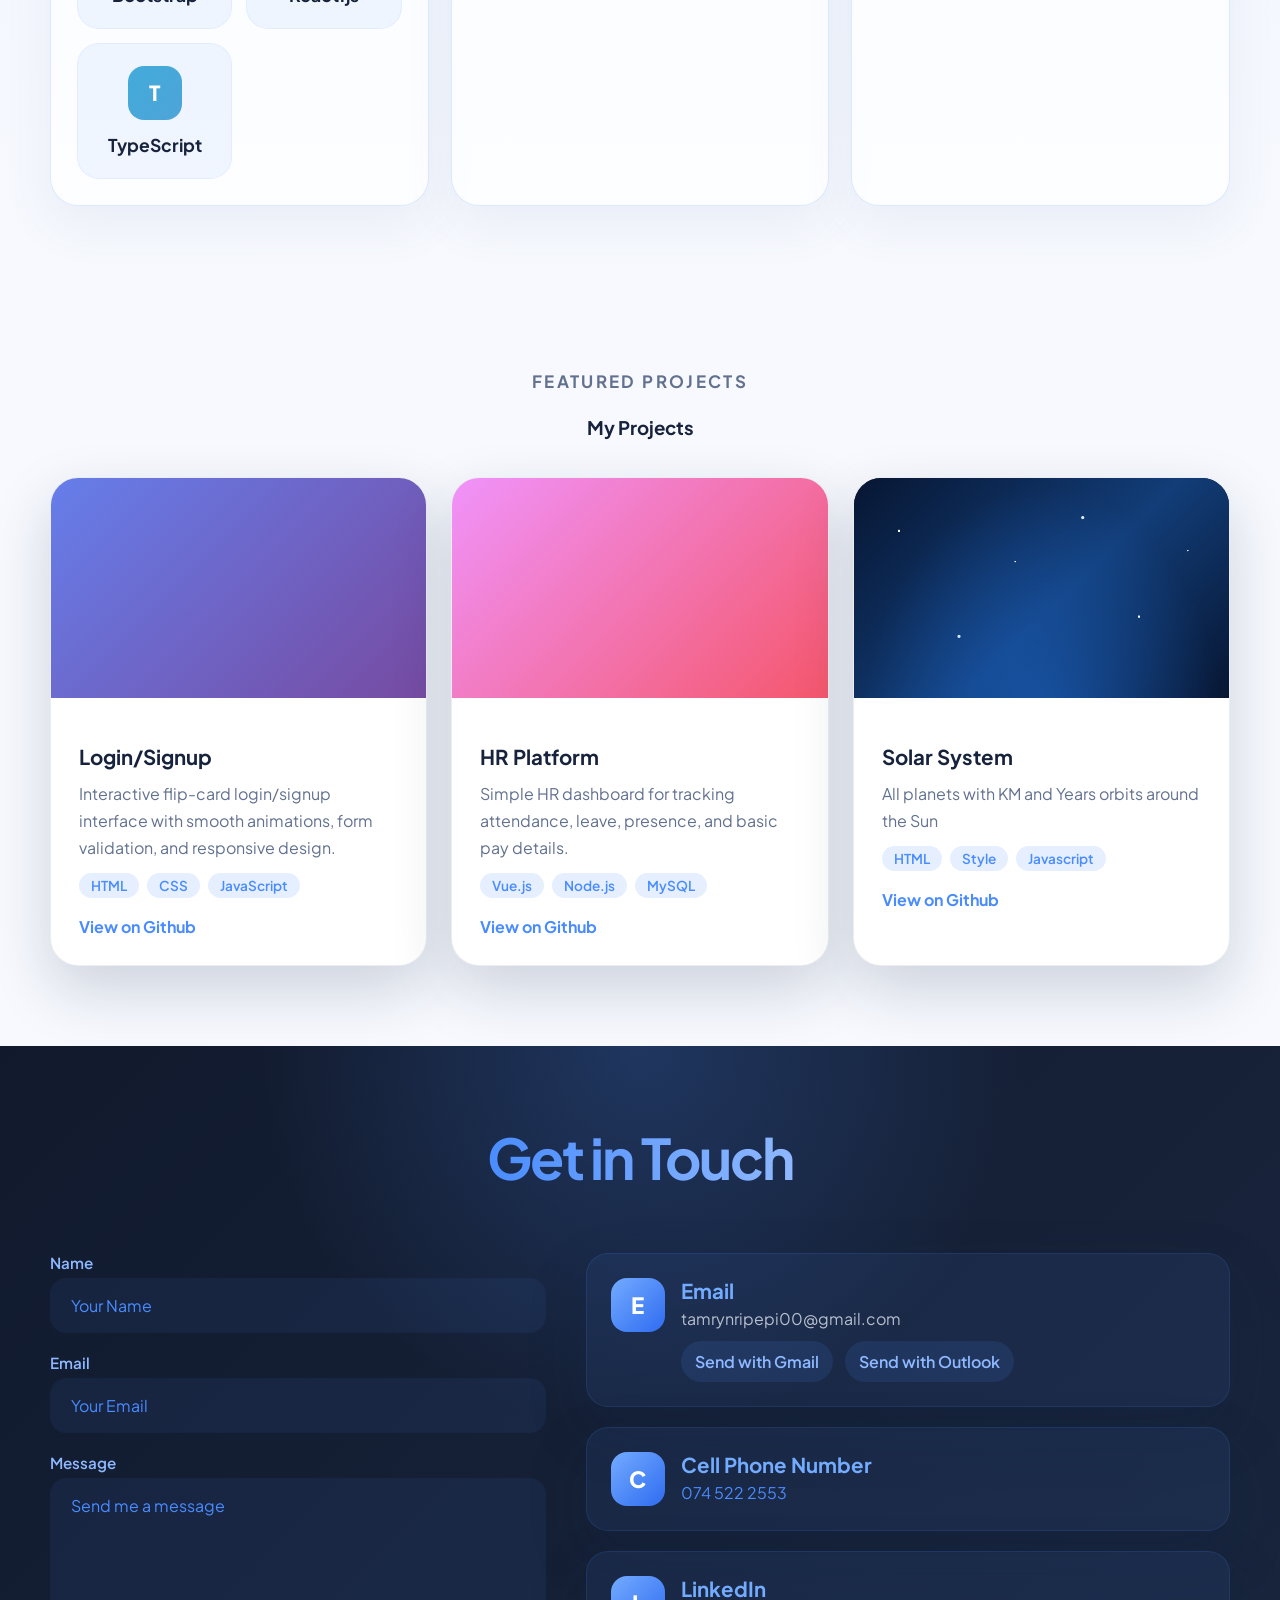
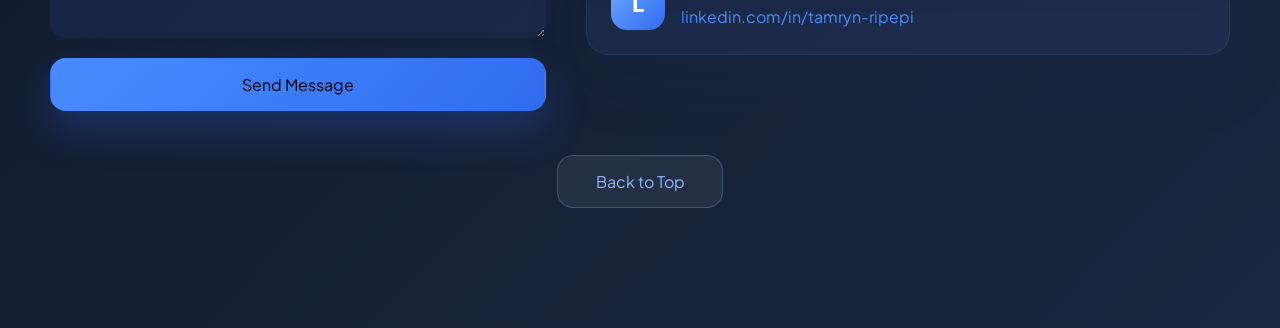
==== commit 12e4f05e: "update cv and a change" ====
--- a/index.html
+++ b/index.html
@@ -77,7 +77,7 @@
 
                         <!-- <p class="story-para from-left">Looking back, my journey wasn't always easy. I had some difficult moments with my studies, but I never wanted to give up on what I wanted to achieve. From starting with Office Administration to studying IT Technical Support and eventually becoming a Software Developer, I've come a long way.</p> -->
 
-                        <p class="story-para from-right">Today, I'm still learning, improving my skills and exploring new technologies. I'm proud of how far I've come, and most importantly, I'm proud of myself for never giving up.</p>
+                        <p class="story-para from-left">Today, I'm still learning, improving my skills and exploring new technologies. I'm proud of how far I've come, and most importantly, I'm proud of myself for never giving up.</p>
                     </div>
                 </div>
             </section>
--- a/style.css
+++ b/style.css
@@ -421,8 +421,10 @@
     position: relative;
     top: -12px;
     margin: 0;
+    display: inline-block;
+    padding: 0.05em 0 0.3em !important;
     font-size: clamp(1.7rem, 4vw, 3rem);
-    line-height: 1.12;
+    line-height: 1.3 !important;
     background: linear-gradient(90deg, var(--accent), #8eb8ff);
     -webkit-background-clip: text;
     background-clip: text;
@@ -1170,6 +1172,56 @@
 
 /* Targets phone screen sizes */
 @media (max-width: 480px) {
+    .about-story::before {
+        animation-duration: 18s;
+    }
+
+    .about-intro .profile-pic {
+        width: min(100%, 230px);
+        height: 300px;
+        min-height: 0;
+        object-fit: cover;
+        border-radius: 36px;
+    }
+
+    .about-intro .profile-section,
+    .about-intro-title {
+        transition: opacity 1.2s ease, transform 1.2s ease;
+    }
+
+    .about-intro .profile-section.reveal-left {
+        transform: translateX(-55px);
+    }
+
+    .about-intro .profile-section.reveal-left.is-visible {
+        transform: translateX(0);
+    }
+
+    .about-intro-title.reveal-right {
+        transform: translateX(55px);
+    }
+
+    .about-intro-title.reveal-right.is-visible {
+        transform: translateX(0);
+    }
+
+    .about-intro-title {
+        width: calc(100% + 64px);
+        max-width: 100vw;
+        margin-right: -32px;
+        margin-left: -32px;
+        padding-right: 8px;
+        padding-left: 8px;
+        padding-bottom:0.15em; 
+        font-size: clamp(1.25rem, 6vw, 1.45rem);
+        top: 20px;
+    }
+
+    .about-intro.story-approaching .profile-section,
+    .about-intro.story-approaching .about-intro-title {
+    pointer-events: none;
+}
+
     .hero h1 {
         font-size: clamp(2.5rem, 13vw, 3.6rem);
         line-height: 1;
@@ -1280,3 +1332,26 @@
         grid-template-columns: 1fr;
     }
 }
+
+    /* Newspaper-style text on phones, more compact */
+    .about-story {
+        padding: 20px 14px;
+        margin-top: 40px;
+    }
+
+    .about-story .section-copy h3 {
+        margin-bottom: 16px;
+    }
+
+    .about-story .section-copy .story-para {
+        text-align: justify;
+        hyphens: auto;
+        -webkit-hyphens: auto;
+        font-size: 0.9rem;
+        line-height: 1.55;
+        margin-bottom: 0.9rem;
+    }
+
+    .about-story .section-copy .story-para:last-child {
+        margin-bottom: 0;
+    }
